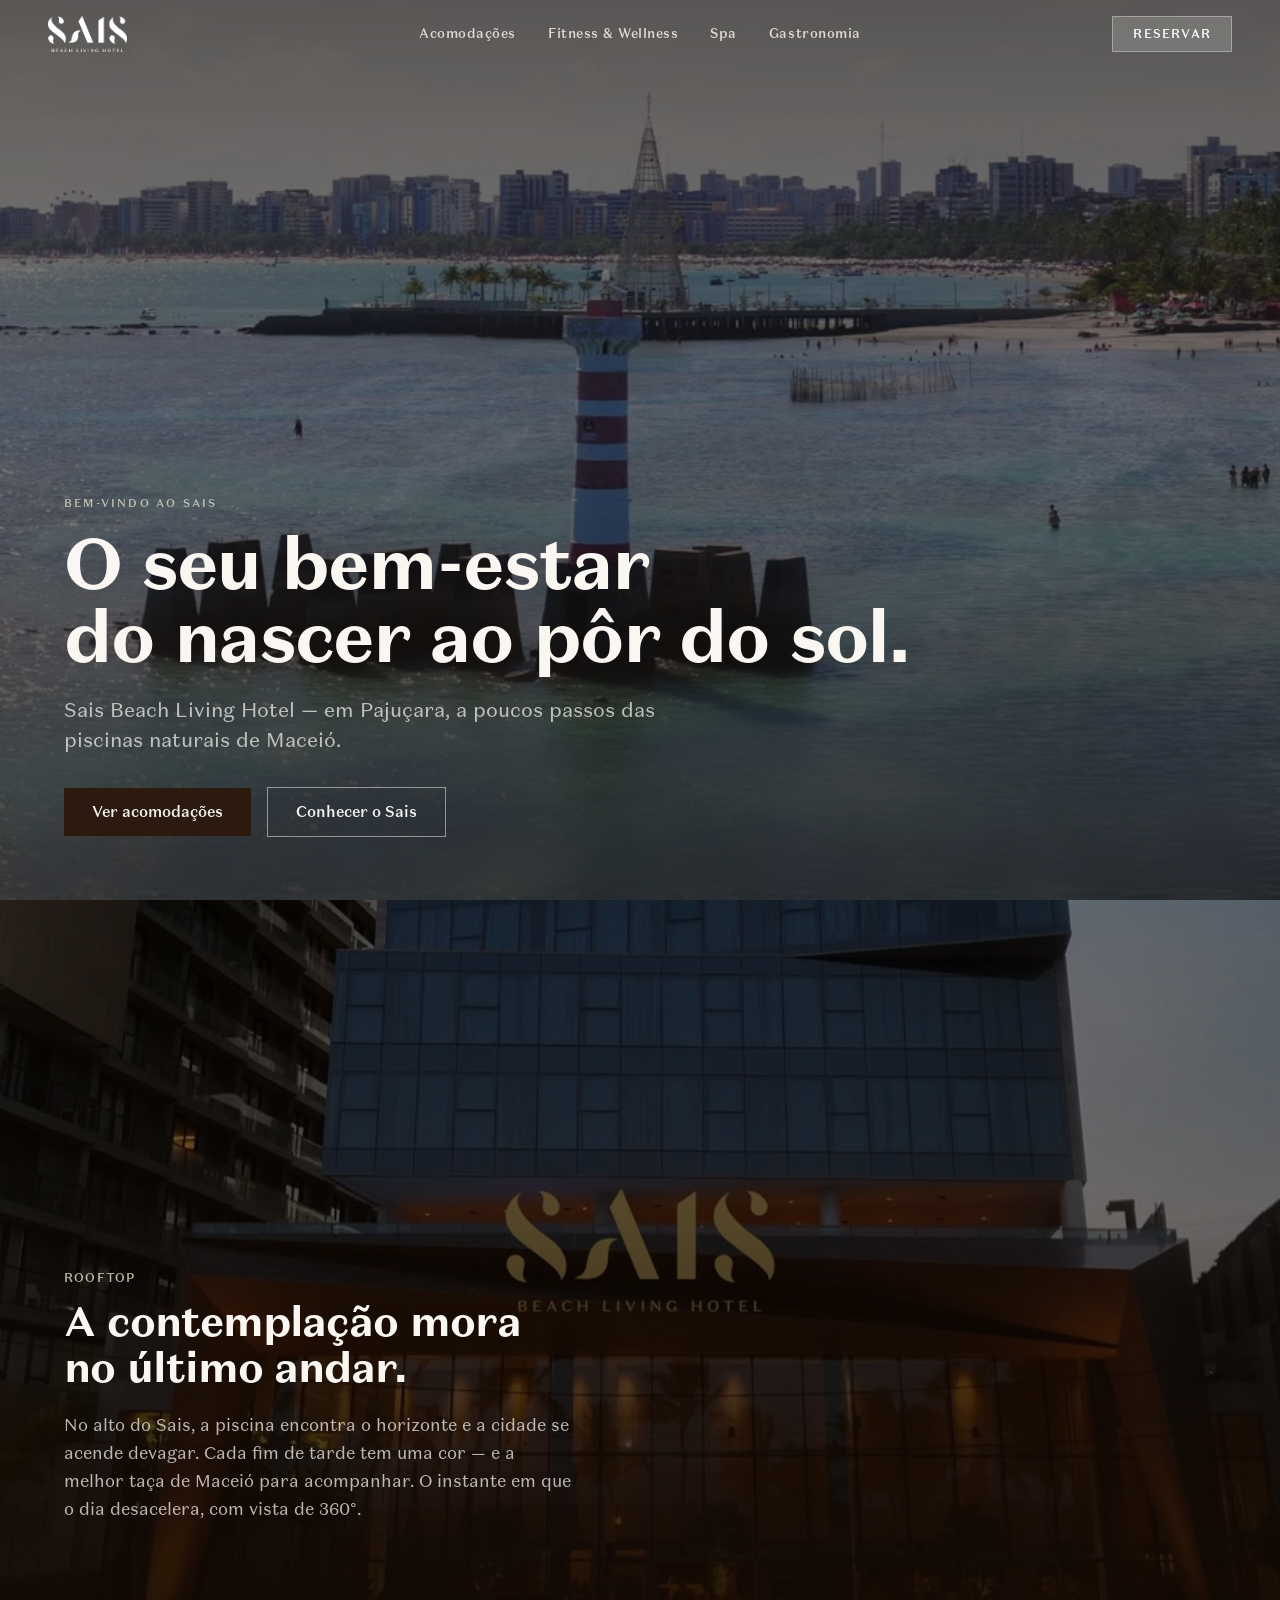
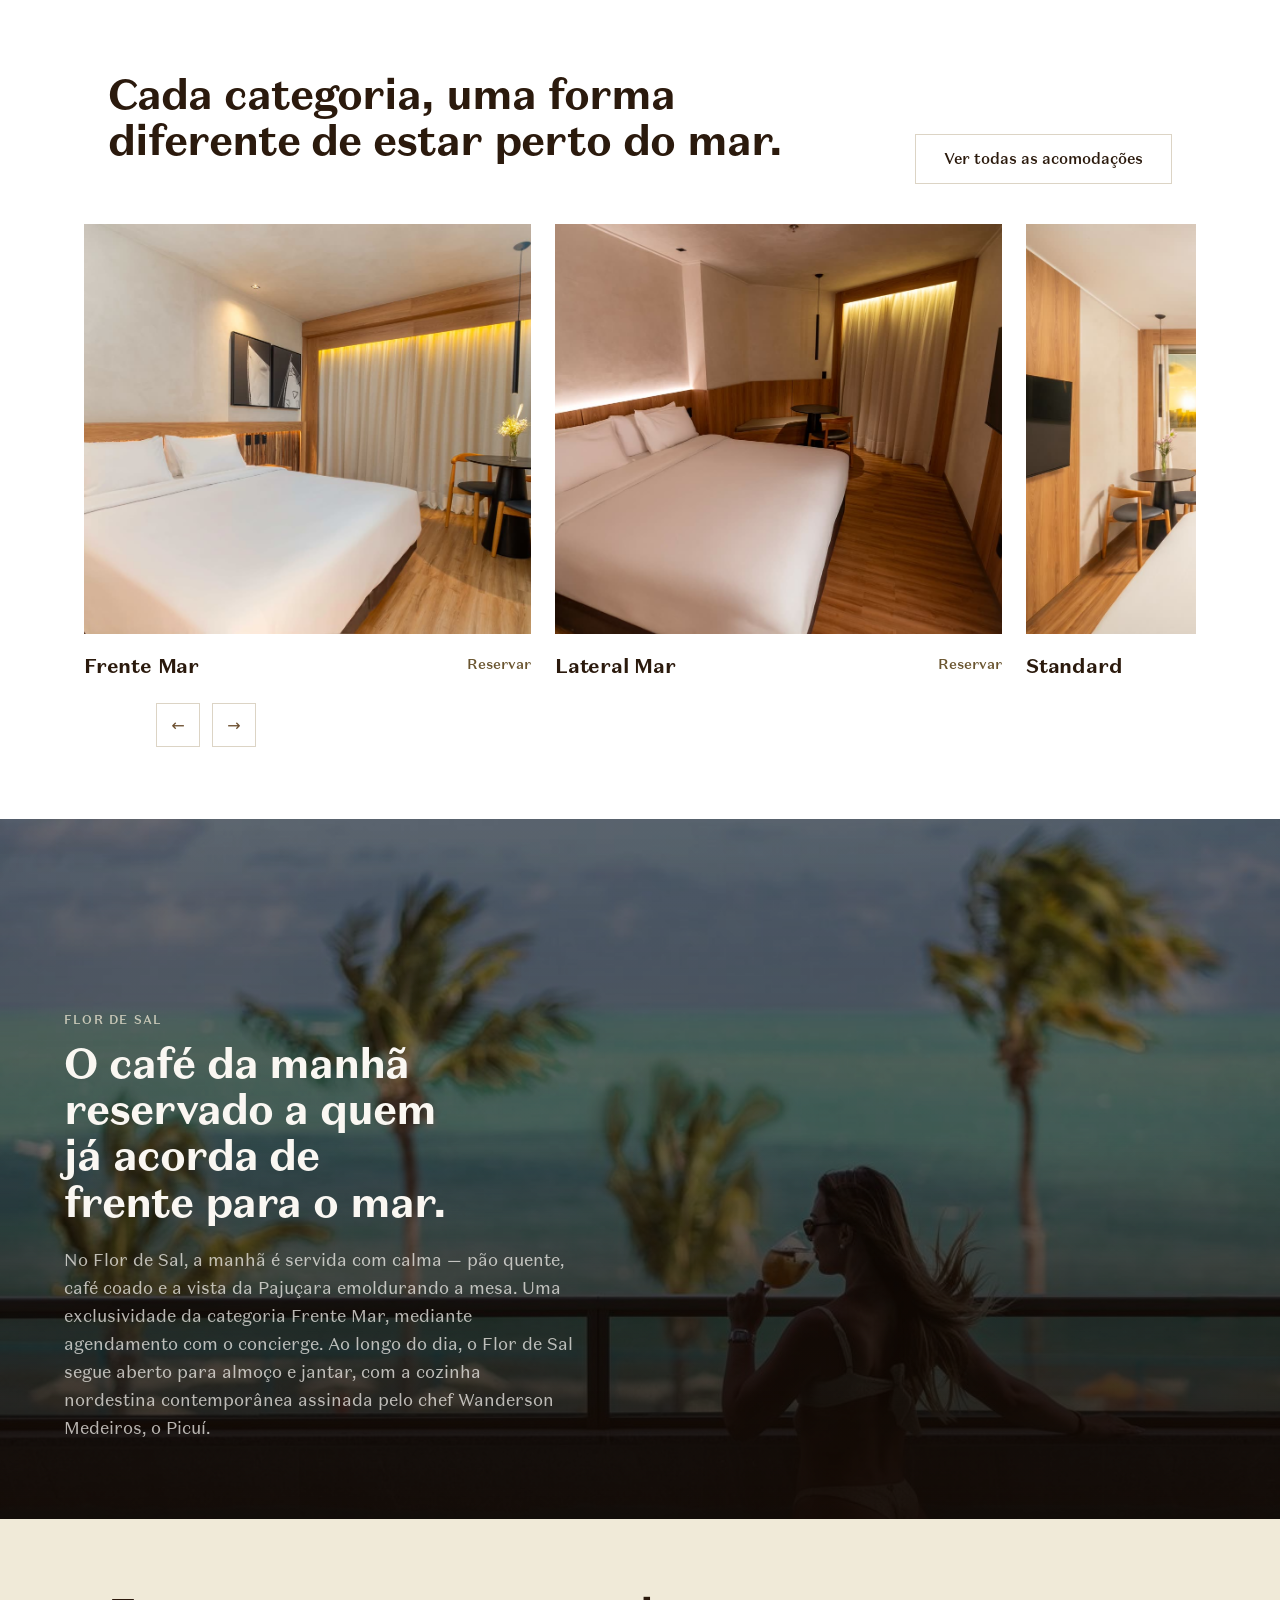
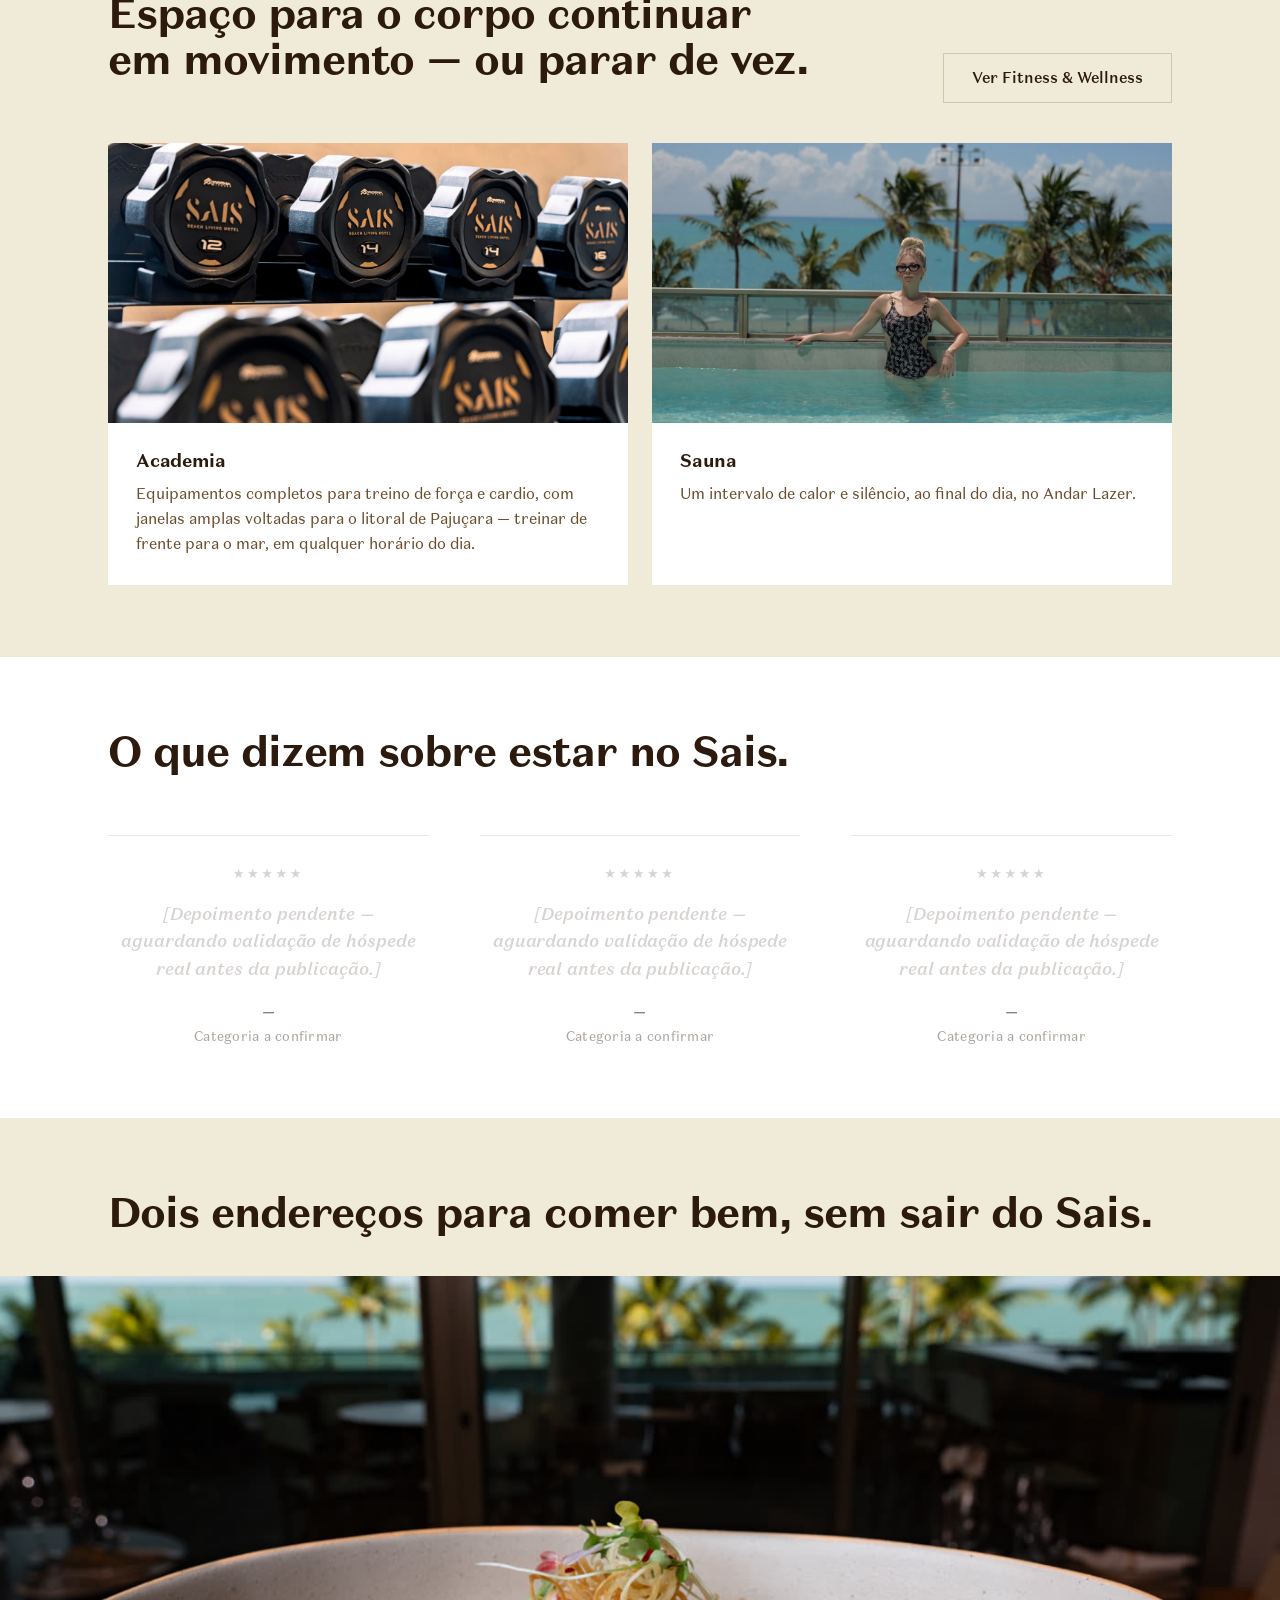
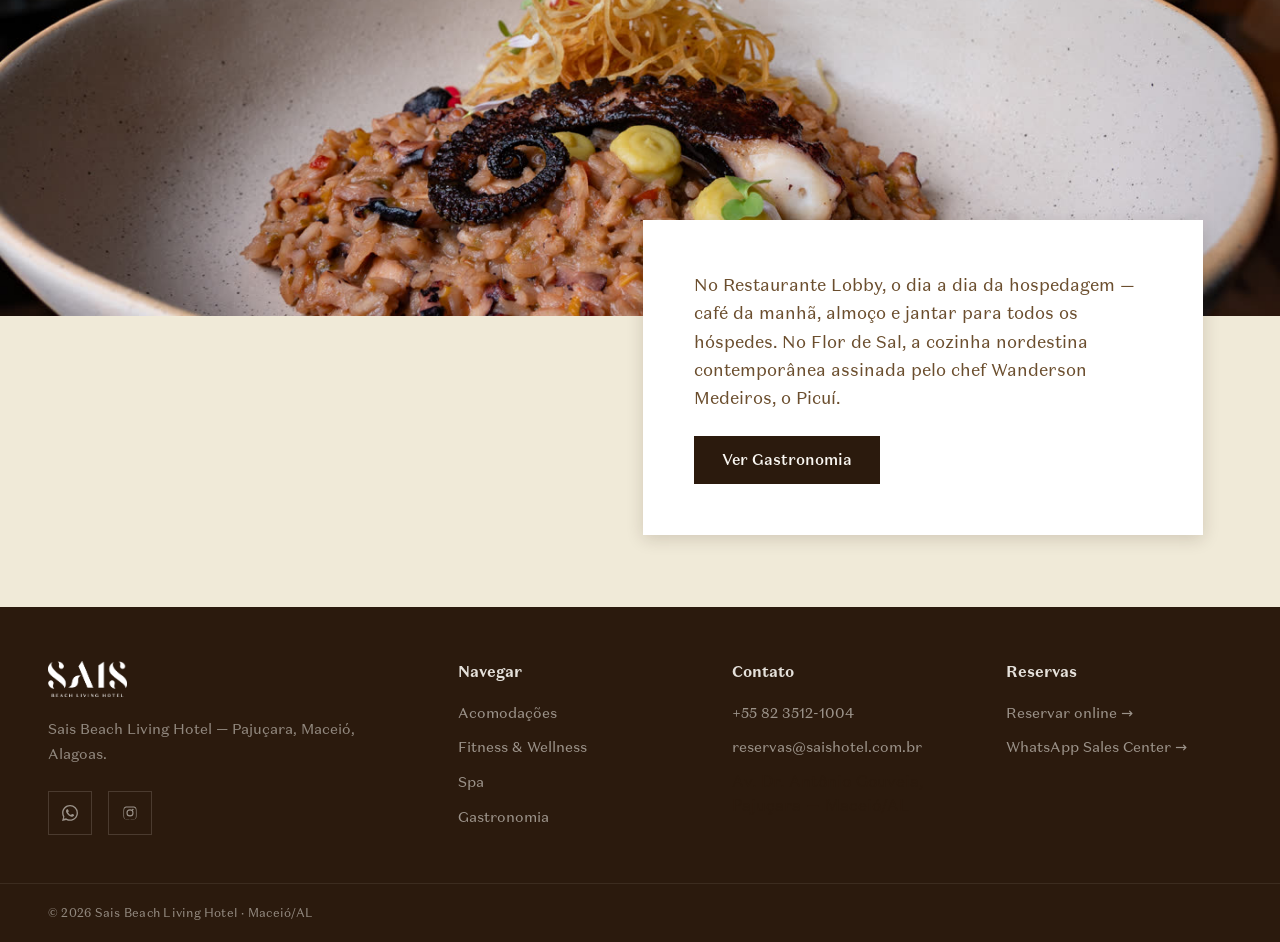
==== site/index.html @ 8b82c919 "add: site novo do Sais Beach Living Hotel (home) Home reconstruída seguindo a referência thehotel.fr" ====
<!DOCTYPE html>
<html lang="pt-BR">
<head>
<meta charset="UTF-8"/>
<meta name="viewport" content="width=device-width, initial-scale=1.0"/>
<title>Sais Beach Living Hotel | Pajuçara, Maceió — Frente Mar</title>
<meta name="description" content="Hospedagem à beira-mar em Pajuçara, Maceió, em frente às piscinas naturais. Rooftop 360°, gastronomia autoral e acomodações com vista mar. Conheça o Sais."/>
<link rel="stylesheet" href="css/style.css"/>
</head>
<body>

<a class="skip-link" href="#main-content">Pular para o conteúdo</a>

<!-- ── NAV ──────────────────────────────────────────── -->
<nav class="nav" id="nav">
  <a class="nav__brand" href="index.html" aria-label="Sais Beach Living Hotel">
    <img class="nav__logo nav__logo--dark" src="logos/logo-tagline-escuro.png" alt="Sais Beach Living Hotel" />
    <img class="nav__logo nav__logo--light" src="logos/logo-tagline-branco.png" alt="Sais Beach Living Hotel" />
  </a>
  <div class="nav__menu">
    <a href="acomodacoes.html">Acomodações</a>
    <a href="fitness-wellness.html">Fitness &amp; Wellness</a>
    <a href="spa.html">Spa</a>
    <a href="gastronomia.html">Gastronomia</a>
  </div>
  <a class="nav__cta" href="https://reservas.saishotel.com.br" target="_blank" rel="noopener">Reservar</a>
  <button class="nav__burger" id="navBurger" aria-label="Menu">
    <span></span><span></span><span></span>
  </button>
</nav>

<div class="nav__mobile-overlay" id="mobileMenu">
  <a href="acomodacoes.html">Acomodações</a>
  <a href="fitness-wellness.html">Fitness &amp; Wellness</a>
  <a href="spa.html">Spa</a>
  <a href="gastronomia.html">Gastronomia</a>
  <a class="m-cta" href="https://reservas.saishotel.com.br" target="_blank" rel="noopener">Reservar</a>
</div>

<main id="main-content">

<!-- ── 01 HERO ─────────────────────────────────────────── -->
<section class="hero-section" id="top">
  <video class="hero-img" id="heroVideo" poster="imgs/hero-institucional-poster.jpg" muted loop playsinline preload="auto" aria-hidden="true">
    <source src="videos/hero-institucional.mp4" type="video/mp4"/>
  </video>
  <div class="hero-multiply"></div>
  <div class="hero-scrim"></div>
  <div class="hero-blur"></div>
  <div class="hero-inner">
    <span class="eyebrow-hero">Bem-vindo ao Sais</span>
    <h1 class="hero-h1">O seu bem-estar<br>do nascer ao pôr do sol.</h1>
    <p class="hero-lead">Sais Beach Living Hotel — em Pajuçara, a poucos passos das piscinas naturais de Maceió.</p>
    <div class="hero-actions">
      <a class="btn btn--solid" href="acomodacoes.html">Ver acomodações</a>
      <a class="btn btn--ghost-light" href="#depoimentos">Conhecer o Sais</a>
    </div>
  </div>
</section>

<!-- ── ROOFTOP PANORÂMICO ───────────────────────────────── -->
<section class="feature-bg" id="rooftop">
  <video class="feature-bg__media" id="rooftopVideo" poster="imgs/rooftop-sunset-poster.jpg" muted loop playsinline preload="none" aria-hidden="true">
    <source src="videos/rooftop-sunset.mp4" type="video/mp4"/>
  </video>
  <div class="feature-bg__multiply"></div>
  <div class="feature-bg__scrim"></div>
  <div class="feature-bg__inner">
    <span class="s-eyebrow" data-reveal>Rooftop</span>
    <h2 class="s-title" data-reveal>A contemplação mora no último andar.</h2>
    <p class="s-text" data-reveal>No alto do Sais, a piscina encontra o horizonte e a cidade se acende devagar. Cada fim de tarde tem uma cor — e a melhor taça de Maceió para acompanhar. O instante em que o dia desacelera, com vista de 360°.</p>
  </div>
</section>

<!-- ── 02 ACOMODAÇÕES (preview — carrossel) ────────────── -->
<section class="section section--white" id="acomodacoes">
  <div class="container">
    <div class="section-head">
      <h2 class="s-title" data-reveal>Cada categoria, uma forma diferente de estar perto do mar.</h2>
      <div data-reveal style="justify-self:end">
        <a class="btn btn--outline" href="acomodacoes.html">Ver todas as acomodações</a>
      </div>
    </div>
    <div class="carousel-wrap" data-reveal>
      <div class="acom-carousel carousel-track" id="acomTrack" role="region" aria-label="Categorias de acomodação" tabindex="0">
        <article class="gcard">
          <div class="gcard__media">
            <img src="imgs/acom-frentemar.jpg" alt="Categoria Frente Mar" loading="lazy"/>
          </div>
          <div class="gcard__body">
            <h3 class="gcard__name">Frente Mar</h3>
            <a class="gcard__cta" href="https://reservas.saishotel.com.br" target="_blank" rel="noopener">Reservar</a>
          </div>
        </article>
        <article class="gcard">
          <div class="gcard__media">
            <img src="imgs/acom-lateralmar.jpg" alt="Categoria Lateral Mar" loading="lazy"/>
          </div>
          <div class="gcard__body">
            <h3 class="gcard__name">Lateral Mar</h3>
            <a class="gcard__cta" href="https://reservas.saishotel.com.br" target="_blank" rel="noopener">Reservar</a>
          </div>
        </article>
        <article class="gcard">
          <div class="gcard__media">
            <img src="imgs/acom-standard.jpg" alt="Categoria Standard" loading="lazy"/>
          </div>
          <div class="gcard__body">
            <h3 class="gcard__name">Standard</h3>
            <a class="gcard__cta" href="https://reservas.saishotel.com.br" target="_blank" rel="noopener">Reservar</a>
          </div>
        </article>
        <article class="gcard">
          <div class="gcard__media">
            <img src="imgs/acom-superior.jpg" alt="Categoria Superior" loading="lazy"/>
          </div>
          <div class="gcard__body">
            <h3 class="gcard__name">Superior</h3>
            <a class="gcard__cta" href="https://reservas.saishotel.com.br" target="_blank" rel="noopener">Reservar</a>
          </div>
        </article>
        <article class="gcard">
          <div class="gcard__media">
            <img src="imgs/acom-doublequeen.jpg" alt="Categoria Double Queen" loading="lazy"/>
          </div>
          <div class="gcard__body">
            <h3 class="gcard__name">Double Queen</h3>
            <a class="gcard__cta" href="https://reservas.saishotel.com.br" target="_blank" rel="noopener">Reservar</a>
          </div>
        </article>
      </div>
      <div class="carousel-nav">
        <button class="carousel-btn" data-track="acomTrack" data-dir="-1" aria-label="Categoria anterior">←</button>
        <button class="carousel-btn" data-track="acomTrack" data-dir="1" aria-label="Próxima categoria">→</button>
      </div>
    </div>
  </div>
</section>

<!-- ── FLOR DE SAL — café da manhã Frente Mar ──────────── -->
<section class="feature-bg" id="flordesal">
  <img class="feature-bg__media" src="imgs/historia-mar.jpg" alt="Vista mar da Pajuçara ao amanhecer"/>
  <div class="feature-bg__multiply"></div>
  <div class="feature-bg__scrim"></div>
  <div class="feature-bg__inner">
    <span class="s-eyebrow" data-reveal>Flor de Sal</span>
    <h2 class="s-title" data-reveal>O café da manhã reservado a quem já acorda de frente para o mar.</h2>
    <p class="s-text" data-reveal>No Flor de Sal, a manhã é servida com calma — pão quente, café coado e a vista da Pajuçara emoldurando a mesa. Uma exclusividade da categoria Frente Mar, mediante agendamento com o concierge. Ao longo do dia, o Flor de Sal segue aberto para almoço e jantar, com a cozinha nordestina contemporânea assinada pelo chef Wanderson Medeiros, o Picuí.</p>
  </div>
</section>

<!-- ── 03 FITNESS & WELLNESS ───────────────────────────── -->
<section class="section section--alt" id="fitness">
  <div class="container">
    <div class="section-head">
      <h2 class="s-title" data-reveal>Espaço para o corpo continuar em movimento — ou parar de vez.</h2>
      <div data-reveal style="justify-self:end">
        <a class="btn btn--outline" href="fitness-wellness.html">Ver Fitness &amp; Wellness</a>
      </div>
    </div>
    <div class="cards-grid cards-grid--2" data-reveal>
      <article class="fit-item">
        <div class="fit-item__media">
          <img src="imgs/fit-academia.jpg" alt="Academia do Sais — Andar Lazer" loading="lazy"/>
        </div>
        <div class="fit-item__body">
          <h3 class="fit-item__name">Academia</h3>
          <p class="fit-item__desc">Equipamentos completos para treino de força e cardio, com janelas amplas voltadas para o litoral de Pajuçara — treinar de frente para o mar, em qualquer horário do dia.</p>
        </div>
      </article>
      <article class="fit-item">
        <div class="fit-item__media">
          <img src="imgs/fit-sauna-placeholder.jpg" alt="Sauna — Andar Lazer" loading="lazy"/>
        </div>
        <div class="fit-item__body">
          <h3 class="fit-item__name">Sauna</h3>
          <p class="fit-item__desc">Um intervalo de calor e silêncio, ao final do dia, no Andar Lazer.</p>
        </div>
      </article>
    </div>
  </div>
</section>

<!-- ── 05 DEPOIMENTOS ──────────────────────────────────── -->
<section class="section section--white" id="depoimentos">
  <div class="container">
    <div class="section-head">
      <h2 class="s-title" data-reveal>O que dizem sobre estar no Sais.</h2>
    </div>
    <div class="testi-grid" data-reveal>
      <article class="testi-card testi-card--pending">
        <span class="testi-card__stars" aria-hidden="true">★★★★★</span>
        <p class="testi-card__quote">[Depoimento pendente — aguardando validação de hóspede real antes da publicação.]</p>
        <p class="testi-card__meta"><b>—</b>Categoria a confirmar</p>
      </article>
      <article class="testi-card testi-card--pending">
        <span class="testi-card__stars" aria-hidden="true">★★★★★</span>
        <p class="testi-card__quote">[Depoimento pendente — aguardando validação de hóspede real antes da publicação.]</p>
        <p class="testi-card__meta"><b>—</b>Categoria a confirmar</p>
      </article>
      <article class="testi-card testi-card--pending">
        <span class="testi-card__stars" aria-hidden="true">★★★★★</span>
        <p class="testi-card__quote">[Depoimento pendente — aguardando validação de hóspede real antes da publicação.]</p>
        <p class="testi-card__meta"><b>—</b>Categoria a confirmar</p>
      </article>
    </div>
  </div>
</section>

<!-- ── 06 GASTRONOMIA (preview) ────────────────────────── -->
<section class="section section--alt" id="gastronomia">
  <div class="container" style="margin-bottom:2.5rem">
    <h2 class="s-title" data-reveal>Dois endereços para comer bem, sem sair do Sais.</h2>
  </div>
  <div class="dining">
    <div class="dining__media" data-reveal>
      <img src="imgs/gastro-flordesal.jpg" alt="Gastronomia autoral do Flor de Sal"/>
    </div>
    <div class="dining__card" data-reveal>
      <p class="s-text" style="max-width:none">No Restaurante Lobby, o dia a dia da hospedagem — café da manhã, almoço e jantar para todos os hóspedes. No Flor de Sal, a cozinha nordestina contemporânea assinada pelo chef Wanderson Medeiros, o Picuí.</p>
      <a class="btn btn--solid" href="gastronomia.html" style="margin-top:1.5rem">Ver Gastronomia</a>
    </div>
  </div>
</section>

<!-- ── FOOTER ───────────────────────────────────────────── -->
<footer class="footer">
  <div class="footer__grid">
    <div>
      <img class="footer__logo" src="logos/logo-tagline-branco.png" alt="Sais Beach Living Hotel"/>
      <p class="footer__tagline">Sais Beach Living Hotel — Pajuçara, Maceió, Alagoas.</p>
      <div class="footer__social">
        <a href="https://wa.me/558235121004" target="_blank" rel="noopener" aria-label="WhatsApp">
          <svg viewBox="0 0 24 24"><path d="M.057 24l1.687-6.163a11.867 11.867 0 0 1-1.587-5.946C.16 5.335 5.495 0 12.05 0a11.82 11.82 0 0 1 8.413 3.488 11.82 11.82 0 0 1 3.48 8.414c-.003 6.557-5.338 11.892-11.893 11.892a11.9 11.9 0 0 1-5.688-1.448L.057 24zm6.597-3.807c1.676.995 3.276 1.591 5.392 1.592 5.448 0 9.886-4.434 9.889-9.885.002-5.462-4.415-9.89-9.881-9.892-5.452 0-9.887 4.434-9.889 9.884a9.86 9.86 0 0 0 1.51 5.26l-.999 3.648 3.738-.985zm11.387-5.464c-.074-.124-.272-.198-.57-.347-.297-.149-1.758-.868-2.031-.967-.272-.099-.47-.149-.669.149-.198.297-.768.967-.941 1.165-.173.198-.347.223-.644.074-.297-.149-1.255-.462-2.39-1.475-.883-.788-1.48-1.761-1.653-2.059-.173-.297-.018-.458.13-.606.134-.133.297-.347.446-.521.151-.172.2-.296.3-.495.099-.198.05-.372-.025-.521-.075-.148-.669-1.611-.916-2.206-.242-.579-.487-.501-.669-.51l-.57-.01c-.198 0-.52.074-.792.372s-1.04 1.016-1.04 2.479 1.065 2.876 1.213 3.074c.149.198 2.095 3.2 5.076 4.487.709.306 1.263.489 1.694.626.712.226 1.36.194 1.872.118.571-.085 1.758-.719 2.006-1.413.248-.695.248-1.29.173-1.414z"/></svg>
        </a>
        <a href="https://instagram.com/saishotel" target="_blank" rel="noopener" aria-label="Instagram">
          <svg viewBox="0 0 24 24"><path d="M12 2.16c3.2 0 3.58.01 4.85.07 1.17.05 1.8.25 2.23.41.56.22.96.48 1.38.9.42.42.68.82.9 1.38.16.42.36 1.06.41 2.23.06 1.27.07 1.65.07 4.85s-.01 3.58-.07 4.85c-.05 1.17-.25 1.8-.41 2.23-.22.56-.48.96-.9 1.38-.42.42-.82.68-1.38.9-.42.16-1.06.36-2.23.41-1.27.06-1.65.07-4.85.07s-3.58-.01-4.85-.07c-1.17-.05-1.8-.25-2.23-.41a3.72 3.72 0 0 1-1.38-.9 3.72 3.72 0 0 1-.9-1.38c-.16-.42-.36-1.06-.41-2.23C2.17 15.58 2.16 15.2 2.16 12s.01-3.58.07-4.85c.05-1.17.25-1.8.41-2.23.22-.56.48-.96.9-1.38.42-.42.82-.68 1.38-.9.42-.16 1.06-.36 2.23-.41C8.42 2.17 8.8 2.16 12 2.16zm0 1.62c-3.15 0-3.52.01-4.76.07-.97.04-1.5.21-1.85.34-.46.18-.8.4-1.15.74-.34.35-.56.69-.74 1.15-.13.35-.3.88-.34 1.85-.06 1.24-.07 1.61-.07 4.76s.01 3.52.07 4.76c.04.97.21 1.5.34 1.85.18.46.4.8.74 1.15.35.34.69.56 1.15.74.35.13.88.3 1.85.34 1.24.06 1.61.07 4.76.07s3.52-.01 4.76-.07c.97-.04 1.5-.21 1.85-.34.46-.18.8-.4 1.15-.74.34-.35.56-.69.74-1.15.13-.35.3-.88.34-1.85.06-1.24.07-1.61.07-4.76s-.01-3.52-.07-4.76c-.04-.97-.21-1.5-.34-1.85a3.1 3.1 0 0 0-.74-1.15 3.1 3.1 0 0 0-1.15-.74c-.35-.13-.88-.3-1.85-.34-1.24-.06-1.61-.07-4.76-.07zm0 2.76a5.3 5.3 0 1 1 0 10.6 5.3 5.3 0 0 1 0-10.6zm0 1.62a3.68 3.68 0 1 0 0 7.36 3.68 3.68 0 0 0 0-7.36zm5.5-1.4a1.24 1.24 0 1 1-2.48 0 1.24 1.24 0 0 1 2.48 0z"/></svg>
        </a>
      </div>
    </div>
    <div class="footer__col">
      <h4>Navegar</h4>
      <ul>
        <li><a href="acomodacoes.html">Acomodações</a></li>
        <li><a href="fitness-wellness.html">Fitness &amp; Wellness</a></li>
        <li><a href="spa.html">Spa</a></li>
        <li><a href="gastronomia.html">Gastronomia</a></li>
      </ul>
    </div>
    <div class="footer__col">
      <h4>Contato</h4>
      <ul>
        <li><a href="tel:+558235121004">+55 82 3512-1004</a></li>
        <li><a href="mailto:reservas@saishotel.com.br">reservas@saishotel.com.br</a></li>
        <li>Av. Dr. Antônio Gouveia, Pajuçara — Maceió/AL</li>
      </ul>
    </div>
    <div class="footer__col">
      <h4>Reservas</h4>
      <ul>
        <li><a href="https://reservas.saishotel.com.br" target="_blank" rel="noopener">Reservar online →</a></li>
        <li><a href="https://wa.me/558235121004" target="_blank" rel="noopener">WhatsApp Sales Center →</a></li>
      </ul>
    </div>
  </div>
  <div class="footer__bot">
    <span class="footer__copy">© 2026 Sais Beach Living Hotel · Maceió/AL</span>
  </div>
</footer>

</main>

<script src="js/main.js"></script>
</body>
</html>
---- site/css/style.css ----
/* =====================================================
   SAIS BEACH LIVING HOTEL — DS Sais (light mode)
   Tokens + base + componentes compartilhados entre páginas
   ===================================================== */

/* ── FONTES ─────────────────────────────────────────── */
@font-face{font-family:'Domaine Sans Text';font-weight:300;font-style:normal;font-display:swap;src:url('../fonts/Domaine Sans Text Light.otf') format('opentype')}
@font-face{font-family:'Domaine Sans Text';font-weight:300;font-style:italic;font-display:swap;src:url('../fonts/Domaine Sans Text Light Italic.otf') format('opentype')}
@font-face{font-family:'Domaine Sans Text';font-weight:400;font-style:normal;font-display:swap;src:url('../fonts/Domaine Sans Text Regular.otf') format('opentype')}
@font-face{font-family:'Domaine Sans Text';font-weight:500;font-style:normal;font-display:swap;src:url('../fonts/Domaine Sans Text Medium.otf') format('opentype')}
@font-face{font-family:'Domaine Sans Text';font-weight:500;font-style:italic;font-display:swap;src:url('../fonts/Domaine Sans Text Medium Italic.otf') format('opentype')}
@font-face{font-family:'Domaine Sans Text';font-weight:700;font-style:normal;font-display:swap;src:url('../fonts/Domaine Sans Text Bold.otf') format('opentype')}
@font-face{font-family:'Domaine Sans Text';font-weight:700;font-style:italic;font-display:swap;src:url('../fonts/Domaine Sans Text Bold Italic.otf') format('opentype')}
@font-face{font-family:'Domaine Sans Text';font-weight:900;font-style:normal;font-display:swap;src:url('../fonts/Domaine Sans Text Black.otf') format('opentype')}
@font-face{font-family:'Domaine Display';font-weight:900;font-style:normal;font-display:swap;src:url('../fonts/FontsFree-Net-DomaineDisplayBlack.ttf') format('truetype')}

/* ── TOKENS ─────────────────────────────────────────── */
:root{
  --f-body:'Domaine Sans Text',system-ui,sans-serif;
  --f-display:'Domaine Display','Domaine Sans Text',serif;

  --bg:        #FAF7F2;
  --bg-alt:    #F0EAD8;
  --bg-card:   #FFFFFF;
  --bg-dark:   #2B1A0D;
  --bg-dark2:  #3A1F0E;

  --text:      #2B1A0D;
  --text-mid:  #6B4E2E;
  --text-soft: rgba(43,26,13,0.72);
  --text-faint:rgba(43,26,13,0.35);

  --gold:      #8B7240;
  --gold-deep: #6A5530;
  --divider:   #CFC19A;
  --areia:     #EBE3CF;

  --border:    rgba(139,114,64,0.16);
  --border-md: rgba(139,114,64,0.30);

  --radius:    0;
  --tr-fast:   150ms ease;
  --tr-base:   260ms ease;
  --tr-slow:   420ms cubic-bezier(0.4,0,0.2,1);

  --container: 1160px;
  --nav-h:     68px;
}

/* ── RESET ──────────────────────────────────────────── */
*,*::before,*::after{box-sizing:border-box;margin:0;padding:0}
html{scroll-behavior:smooth;font-size:16px}
body{font-family:var(--f-body);background:var(--bg);color:var(--text);line-height:1.5;-webkit-font-smoothing:antialiased;overflow-x:hidden}
img,video{display:block;max-width:100%}
a{color:inherit;text-decoration:none}
ul{list-style:none}
button{cursor:pointer;border:none;background:none;font-family:inherit;color:inherit}
:focus-visible{outline:2px solid var(--gold);outline-offset:3px}

/* ── SKIP LINK ──────────────────────────────────────── */
.skip-link{
  position:absolute;left:1rem;top:-60px;z-index:300;
  background:var(--gold);color:#fff;
  padding:.75rem 1.25rem;font-size:.875rem;font-weight:500;
  transition:top var(--tr-fast);
}
.skip-link:focus{top:1rem}

/* ── NAV ────────────────────────────────────────────── */
.nav{
  position:fixed;top:0;left:0;right:0;z-index:200;
  height:var(--nav-h);
  display:grid;grid-template-columns:1fr auto 1fr;align-items:center;column-gap:1.5rem;
  padding:0 clamp(1.5rem,4vw,3rem);
  transition:background var(--tr-slow),backdrop-filter var(--tr-slow),box-shadow var(--tr-slow);
}
.nav__brand{justify-self:start;grid-column:1}
.nav__menu{grid-column:2}
.nav__cta,.nav__burger{grid-column:3}
.nav.scrolled{
  background:rgba(250,247,242,0.62);
  backdrop-filter:blur(18px) saturate(160%);
  -webkit-backdrop-filter:blur(18px) saturate(160%);
  box-shadow:0 1px 0 rgba(139,114,64,.12),0 8px 24px rgba(43,26,13,.05);
}
.nav__logo{height:36px;width:auto;transition:opacity var(--tr-base)}
.nav__logo--dark{display:none}
.nav__logo--light{display:block}
.nav.scrolled .nav__logo--dark{display:block}
.nav.scrolled .nav__logo--light{display:none}
.nav__menu{justify-self:center;display:flex;align-items:center;gap:clamp(1rem,2.5vw,2rem)}
.nav__menu a{
  font-size:0.8125rem;font-weight:500;
  letter-spacing:0.04em;
  color:var(--text-mid);
  transition:color var(--tr-fast);
  white-space:nowrap;
}
.nav__menu a:hover{color:var(--text)}
.nav:not(.scrolled) .nav__menu a{color:rgba(250,247,242,0.82)}
.nav:not(.scrolled) .nav__menu a:hover{color:#fff}
.nav__cta{
  justify-self:end;
  display:inline-flex;align-items:center;justify-content:center;
  padding:0.5rem 1.25rem;
  font-size:0.75rem;font-weight:500;
  letter-spacing:0.1em;text-transform:uppercase;
  background:var(--areia);color:var(--text);
  transition:background var(--tr-fast),color var(--tr-fast);
}
.nav__cta:hover{background:var(--divider);color:var(--text)}
.nav:not(.scrolled) .nav__cta{background:rgba(250,247,242,0.18);color:#fff;border:1px solid rgba(255,255,255,0.35)}
.nav:not(.scrolled) .nav__cta:hover{background:rgba(250,247,242,0.28)}
.nav__burger{justify-self:end;display:none;flex-direction:column;justify-content:center;align-items:center;gap:5px;width:44px;height:44px;margin:0 -10px}
.nav__burger span{display:block;width:24px;height:1.5px;background:currentColor;transition:transform var(--tr-base),opacity var(--tr-base)}
.nav:not(.scrolled) .nav__burger{color:#fff}
.nav__burger.is-open span:nth-child(1){transform:translateY(6.5px) rotate(45deg)}
.nav__burger.is-open span:nth-child(2){opacity:0;transform:scaleX(0)}
.nav__burger.is-open span:nth-child(3){transform:translateY(-6.5px) rotate(-45deg)}

/* ── MOBILE MENU ────────────────────────────────────── */
.nav__mobile-overlay{
  position:fixed;inset:0;z-index:190;
  background:rgba(250,247,242,.97);
  flex-direction:column;align-items:center;justify-content:center;gap:2.25rem;
  backdrop-filter:blur(16px);
  display:flex;opacity:0;transform:translateY(-12px);pointer-events:none;
  transition:opacity var(--tr-slow),transform var(--tr-slow);
}
.nav__mobile-overlay.is-open{opacity:1;transform:translateY(0);pointer-events:all}
.nav__mobile-overlay a{
  font-size:1.625rem;font-weight:400;color:var(--text);letter-spacing:-.02em;
  opacity:0;transform:translateY(10px);
  transition:color var(--tr-fast),opacity 300ms ease,transform 300ms ease;
}
.nav__mobile-overlay.is-open a{opacity:1;transform:translateY(0)}
.nav__mobile-overlay.is-open a:nth-child(1){transition-delay:60ms}
.nav__mobile-overlay.is-open a:nth-child(2){transition-delay:110ms}
.nav__mobile-overlay.is-open a:nth-child(3){transition-delay:160ms}
.nav__mobile-overlay.is-open a:nth-child(4){transition-delay:210ms}
.nav__mobile-overlay.is-open a:nth-child(5){transition-delay:260ms}
.nav__mobile-overlay a:hover{color:var(--gold)}
.nav__mobile-overlay .m-cta{
  margin-top:.75rem;padding:.75rem 2rem;
  font-size:.8125rem;font-weight:500;letter-spacing:.1em;text-transform:uppercase;
  background:var(--gold);color:var(--bg);
  transition:background var(--tr-fast);
}
.nav__mobile-overlay .m-cta:hover{background:var(--gold-deep);color:var(--bg)}

/* ── HERO ───────────────────────────────────────────── */
.hero-section{position:relative;height:100dvh;min-height:600px;overflow:hidden}
.hero-img{position:absolute;inset:0;width:100%;height:100%;object-fit:cover;object-position:center;will-change:transform}
.hero-multiply{
  position:absolute;inset:0;background:#000;
  mix-blend-mode:multiply;opacity:.4;
}
.hero-scrim{
  position:absolute;inset:0;
  background:linear-gradient(to bottom,rgba(26,14,6,0.45) 0%,rgba(26,14,6,0.15) 45%,rgba(26,14,6,0.5) 100%);
}
.hero-blur{
  position:absolute;left:0;right:0;bottom:0;height:38%;
  -webkit-mask-image:linear-gradient(to top,#000 0%,transparent 100%);
  mask-image:linear-gradient(to top,#000 0%,transparent 100%);
  backdrop-filter:blur(18px);-webkit-backdrop-filter:blur(18px);
}
.hero-inner{
  position:relative;z-index:1;height:100%;
  display:flex;flex-direction:column;justify-content:flex-end;
  padding:0 clamp(1.5rem,5vw,4rem) clamp(3rem,7vh,5rem);
}
.eyebrow-hero{
  font-size:0.6875rem;letter-spacing:0.2em;text-transform:uppercase;
  color:rgba(235,227,207,0.75);font-weight:500;margin-bottom:1rem;
  opacity:0;transform:translateY(16px);transition:opacity .8s ease,transform .8s ease;
}
.hero-h1{
  font-family:var(--f-body);font-size:clamp(2.5rem,6.5vw,4.5rem);font-weight:700;
  color:#FAF7F2;line-height:1.02;letter-spacing:-0.03em;margin-bottom:1.25rem;
  opacity:0;transform:translateY(20px);transition:opacity .8s ease .1s,transform .8s ease .1s;
}
.hero-lead{
  font-size:clamp(1rem,2vw,1.25rem);color:rgba(250,247,242,0.7);font-weight:400;
  margin-bottom:2rem;max-width:46ch;
  opacity:0;transform:translateY(20px);transition:opacity .8s ease .2s,transform .8s ease .2s;
}
.hero-actions{
  display:flex;gap:1rem;flex-wrap:wrap;align-items:center;
  opacity:0;transform:translateY(20px);transition:opacity .8s ease .3s,transform .8s ease .3s;
}
.hero-section.is-ready .eyebrow-hero,
.hero-section.is-ready .hero-h1,
.hero-section.is-ready .hero-lead,
.hero-section.is-ready .hero-actions{opacity:1;transform:none}

/* ── FEATURE BG (foto ou vídeo cheio + texto) ────────── */
.feature-bg{
  position:relative;min-height:min(80vh,700px);
  display:flex;align-items:flex-end;overflow:hidden;
}
.feature-bg__media{
  position:absolute;inset:0;width:100%;height:100%;object-fit:cover;object-position:center;
}
.feature-bg__multiply{position:absolute;inset:0;background:#000;mix-blend-mode:multiply;opacity:.4}
.feature-bg__scrim{
  position:absolute;inset:0;
  background:linear-gradient(to top,rgba(20,10,4,.85) 0%,rgba(20,10,4,.3) 55%,rgba(20,10,4,.15) 100%);
}
.feature-bg__inner{
  position:relative;z-index:1;max-width:640px;
  padding:clamp(3rem,6vw,5rem) clamp(1.5rem,5vw,4rem);
}
.feature-bg .s-eyebrow{color:rgba(235,227,207,.8)}
.feature-bg .s-title{color:#FAF7F2}
.feature-bg .s-text{color:rgba(250,247,242,.72);max-width:48ch}

/* ── BUTTONS ────────────────────────────────────────── */
.btn{
  display:inline-flex;align-items:center;justify-content:center;gap:.5rem;
  padding:.8125rem 1.75rem;font-family:var(--f-body);font-size:.9375rem;font-weight:500;
  letter-spacing:0;transition:background var(--tr-base),color var(--tr-base),border-color var(--tr-base);white-space:nowrap;
}
.btn--solid{background:var(--text);color:var(--bg)}
.btn--solid:hover{background:var(--bg-dark2)}
.btn--ghost-light{background:transparent;color:#FAF7F2;border:1px solid rgba(250,247,242,0.5)}
.btn--ghost-light:hover{background:rgba(250,247,242,0.12);border-color:rgba(250,247,242,0.8)}
.btn--outline{background:transparent;color:var(--text);border:1px solid var(--border-md)}
.btn--outline:hover{border-color:var(--text);background:var(--text);color:var(--bg)}
.btn--wa{background:#25D366;color:#fff}
.btn--wa:hover{background:#1EBF5A}

/* ── LAYOUT HELPERS ─────────────────────────────────── */
.container{max-width:var(--container);margin:0 auto;padding:0 clamp(1.5rem,4vw,3rem)}
.section{padding:clamp(4rem,8vh,7rem) 0}
.section--alt{background:var(--bg-alt)}
.section--white{background:#FFFFFF}

.s-eyebrow{
  display:block;font-size:.75rem;letter-spacing:.1em;text-transform:uppercase;
  color:var(--text-soft);font-weight:500;margin-bottom:.75rem;
}
.s-title{
  font-family:var(--f-body);font-weight:700;font-size:clamp(1.75rem,3.6vw,2.625rem);
  color:var(--text);line-height:1.1;letter-spacing:-0.025em;margin-bottom:1.25rem;
  text-wrap:balance;
}
.s-title em{font-style:normal;color:var(--gold)}
.s-text{
  font-size:clamp(.9375rem,1.5vw,1.0625rem);color:var(--text-mid);line-height:1.65;
  font-weight:400;max-width:52ch;
}
.s-link{
  display:inline-flex;align-items:center;gap:.375rem;font-size:.9375rem;font-weight:500;
  color:var(--text);border-bottom:1px solid var(--border-md);
  padding-bottom:2px;margin-top:1.5rem;transition:color var(--tr-fast),border-color var(--tr-fast);
}
.s-link:hover{color:var(--gold-deep);border-color:var(--gold-deep)}
.divider-line{display:none}

/* ── HEAD (etiqueta + h2 + cta lado a lado) ─────────── */
.section-head{
  display:grid;grid-template-columns:1fr auto;gap:2rem;align-items:end;
  margin-bottom:2.5rem;
}
.section-head .s-text{max-width:44ch}

/* ── SPLIT SECTION ──────────────────────────────────── */
.split{display:grid;grid-template-columns:1fr 1fr;min-height:520px}
.split--reverse{direction:rtl}
.split--reverse>*{direction:ltr}
.split__media{overflow:hidden;min-height:440px;position:relative}
.split__media img{width:100%;height:100%;object-fit:cover;position:absolute;inset:0}
.split__content{display:flex;flex-direction:column;justify-content:center;padding:clamp(3rem,6vw,5rem) clamp(2rem,5vw,4.5rem);background:var(--bg-alt)}

/* ── CARDS GRID (genérico) ───────────────────────────── */
.cards-grid{display:grid;grid-template-columns:repeat(3,1fr);gap:1.5rem}
.cards-grid--2{grid-template-columns:repeat(2,1fr)}

/* ── ACOMODAÇÕES — carrossel, foto em destaque ───────── */
.carousel-wrap{position:relative}
.acom-carousel{
  display:flex;gap:1.5rem;
  overflow-x:auto;scroll-snap-type:x mandatory;scroll-behavior:smooth;-webkit-overflow-scrolling:touch;
  scrollbar-width:none;cursor:grab;
  margin:0 clamp(-1.5rem,-4vw,-3rem);padding:0 clamp(1.5rem,4vw,3rem);
}
.acom-carousel:active{cursor:grabbing}
.acom-carousel::-webkit-scrollbar{display:none}
.acom-carousel:focus-visible{outline:2px solid var(--gold);outline-offset:4px}
.carousel-nav{display:flex;gap:.75rem;margin-top:1.5rem;padding:0 clamp(1.5rem,4vw,3rem)}
.carousel-btn{
  width:44px;height:44px;display:flex;align-items:center;justify-content:center;
  border:1px solid var(--border-md);color:var(--text-mid);font-size:1rem;
  transition:background var(--tr-fast),color var(--tr-fast),border-color var(--tr-fast);background:var(--bg-card);
}
.carousel-btn:hover{background:var(--gold);color:#fff;border-color:var(--gold)}
.gcard{
  flex:0 0 clamp(280px,44%,520px);scroll-snap-align:start;flex-shrink:0;
  background:transparent;overflow:hidden;
  display:flex;flex-direction:column;
}
.gcard__media{position:relative;height:clamp(340px,32vw,460px);overflow:hidden;flex-shrink:0}
.gcard__media img{width:100%;height:100%;object-fit:cover;transition:transform .7s ease}
.gcard:hover .gcard__media img{transform:scale(1.04)}
.gcard__scrim{display:none}
.gcard__body{padding:1.25rem 0 0;display:flex;align-items:center;justify-content:space-between;gap:1rem}
.gcard__kicker{display:none}
.gcard__name{font-family:var(--f-body);font-size:1.25rem;font-weight:700;color:var(--text);letter-spacing:-.01em;line-height:1.25}
.gcard__desc{display:none}
.gcard__cta{
  font-size:.875rem;font-weight:500;color:var(--gold-deep);white-space:nowrap;
  padding-bottom:2px;border-bottom:1px solid transparent;transition:border-color var(--tr-fast),color var(--tr-fast);
}
.gcard:hover .gcard__cta{border-color:var(--gold-deep)}

/* ── FITNESS ITEMS (foto + número + texto) ───────────── */
.fit-item{
  background:var(--bg-card);overflow:hidden;
  display:flex;flex-direction:column;
}
.fit-item__media{position:relative;height:280px;overflow:hidden}
.fit-item__media img{width:100%;height:100%;object-fit:cover;transition:transform .6s ease}
.fit-item:hover .fit-item__media img{transform:scale(1.04)}
.fit-item__body{padding:1.5rem 1.75rem 1.75rem}
.fit-item__name{font-size:1.125rem;font-weight:700;color:var(--text);letter-spacing:-.01em;margin-bottom:.5rem}
.fit-item__desc{font-size:.9375rem;color:var(--text-mid);line-height:1.65}

/* ── DEPOIMENTOS (elegante, sem caixa) ───────────────── */
.testi-grid{display:grid;grid-template-columns:repeat(3,1fr);gap:clamp(2rem,4vw,3.5rem)}
.testi-card{
  display:flex;flex-direction:column;gap:1.125rem;
  padding-top:1.75rem;border-top:1px solid var(--border-md);
  text-align:center;align-items:center;
}
.testi-card__stars{color:var(--gold);font-size:.8125rem;letter-spacing:.2em}
.testi-card__quote{
  font-family:var(--f-body);font-size:1.0625rem;line-height:1.6;color:var(--text);
  font-weight:400;letter-spacing:-.005em;
}
.testi-card__meta{font-size:.8125rem;color:var(--text-soft);letter-spacing:.02em}
.testi-card__meta b{
  display:block;color:var(--text);font-weight:700;font-size:.9375rem;
  letter-spacing:.02em;margin-bottom:.2rem;
}
.testi-card--pending{opacity:.55}
.testi-card--pending .testi-card__stars{color:var(--text-faint)}
.testi-card--pending .testi-card__quote{font-style:italic;color:var(--text-faint)}

/* ── DINING FULL-BLEED (foto cheia + card branco sobreposto) ── */
.dining{position:relative}
.dining__media{width:100%;height:clamp(360px,52vw,640px);overflow:hidden}
.dining__media img{width:100%;height:100%;object-fit:cover}
.dining__card{
  max-width:560px;margin-left:auto;background:#FFFFFF;
  padding:clamp(2rem,4vw,3.5rem);position:relative;margin-top:-6rem;
  margin-right:clamp(1rem,6vw,5rem);
  box-shadow:0 4px 16px rgba(43,26,13,.16);
}

/* ── SCROLL REVEAL ──────────────────────────────────── */
[data-reveal]{opacity:0;transform:translateY(20px);transition:opacity .7s ease,transform .7s ease}
[data-reveal].is-visible{opacity:1;transform:none}

/* ── FOOTER ─────────────────────────────────────────── */
.footer{background:var(--bg-dark);padding:clamp(3rem,6vh,5rem) 0 0}
.footer__grid{display:grid;grid-template-columns:1.6fr 1fr 1fr 1fr;gap:3rem;padding:0 clamp(1.5rem,4vw,3rem);padding-bottom:3rem}
.footer__logo{height:36px;width:auto;margin-bottom:1.25rem}
.footer__tagline{font-size:.9rem;color:rgba(250,247,242,.5);line-height:1.72;max-width:32ch}
.footer__social{display:flex;gap:1rem;margin-top:1.5rem}
.footer__social a{width:44px;height:44px;display:flex;align-items:center;justify-content:center;border:1px solid rgba(250,247,242,.15);color:rgba(250,247,242,.55);transition:color var(--tr-fast),border-color var(--tr-fast)}
.footer__social a:hover{color:#FAF7F2;border-color:rgba(250,247,242,.35)}
.footer__social svg{width:16px;height:16px;fill:currentColor}
.footer__col h4{font-size:.9375rem;letter-spacing:0;text-transform:none;color:rgba(250,247,242,.9);font-weight:700;margin-bottom:1rem}
.footer__col ul{display:flex;flex-direction:column;gap:.625rem}
.footer__col a{font-size:.9rem;color:rgba(250,247,242,.55);transition:color var(--tr-fast)}
.footer__col a:hover{color:#FAF7F2}
.footer__bot{border-top:1px solid rgba(250,247,242,.08);padding:1.25rem clamp(1.5rem,4vw,3rem);display:flex;justify-content:space-between;align-items:center;flex-wrap:wrap;gap:.75rem}
.footer__copy{font-size:.75rem;color:rgba(250,247,242,.5);letter-spacing:.02em}

/* ── ACESSIBILIDADE: MOVIMENTO REDUZIDO ──────────────── */
@media(prefers-reduced-motion:reduce){
  *,*::before,*::after{
    animation-duration:.01ms!important;animation-iteration-count:1!important;
    transition-duration:.01ms!important;scroll-behavior:auto!important;
  }
  html{scroll-behavior:auto}
  .hero-img{transform:none!important}
}

/* ── RESPONSIVE ─────────────────────────────────────── */
@media(max-width:1080px){
  .nav__menu{display:none}
  .nav__cta{display:none}
  .nav__burger{display:flex}
  .split{grid-template-columns:1fr}
  .split__media{min-height:320px}
  .split--reverse{direction:ltr}
  .section-head{grid-template-columns:1fr}
  .section-head [style*="justify-self:end"]{justify-self:start!important}
  .cards-grid{grid-template-columns:1fr}
  .cards-grid--2{grid-template-columns:1fr}
  .testi-grid{grid-template-columns:1fr}
  .footer__grid{grid-template-columns:1fr 1fr;gap:2rem}
  .dining__card{margin-top:-2rem;margin-right:0;max-width:none}

  /* Acomodações: carrossel vira lista vertical (mesma faixa em que o nav vira hambúrguer) */
  .acom-carousel{
    flex-direction:column;
    overflow-x:visible;scroll-snap-type:none;
    cursor:auto;
    margin:0;padding:0;
  }
  .acom-carousel .gcard{flex:none;width:100%}
  .acom-carousel .gcard__media{height:min(64vw,420px)}
  .carousel-nav{display:none}
}
@media(max-width:600px){
  .hero-h1{font-size:clamp(2.25rem,10vw,3.5rem)}
  .footer__grid{grid-template-columns:1fr}
  .dining__card{padding:1.5rem}

  /* Ritmo mais compacto no mobile */
  .section{padding:clamp(3rem,10vw,4rem) 0}
  .section-head{gap:1.25rem;margin-bottom:1.75rem}
  .cards-grid,.cards-grid--2{gap:1.25rem}
  .split__content{padding:2.5rem 1.5rem}
  .split__media,.split{min-height:280px}
  .acom-carousel .gcard__media{height:64vw}
}
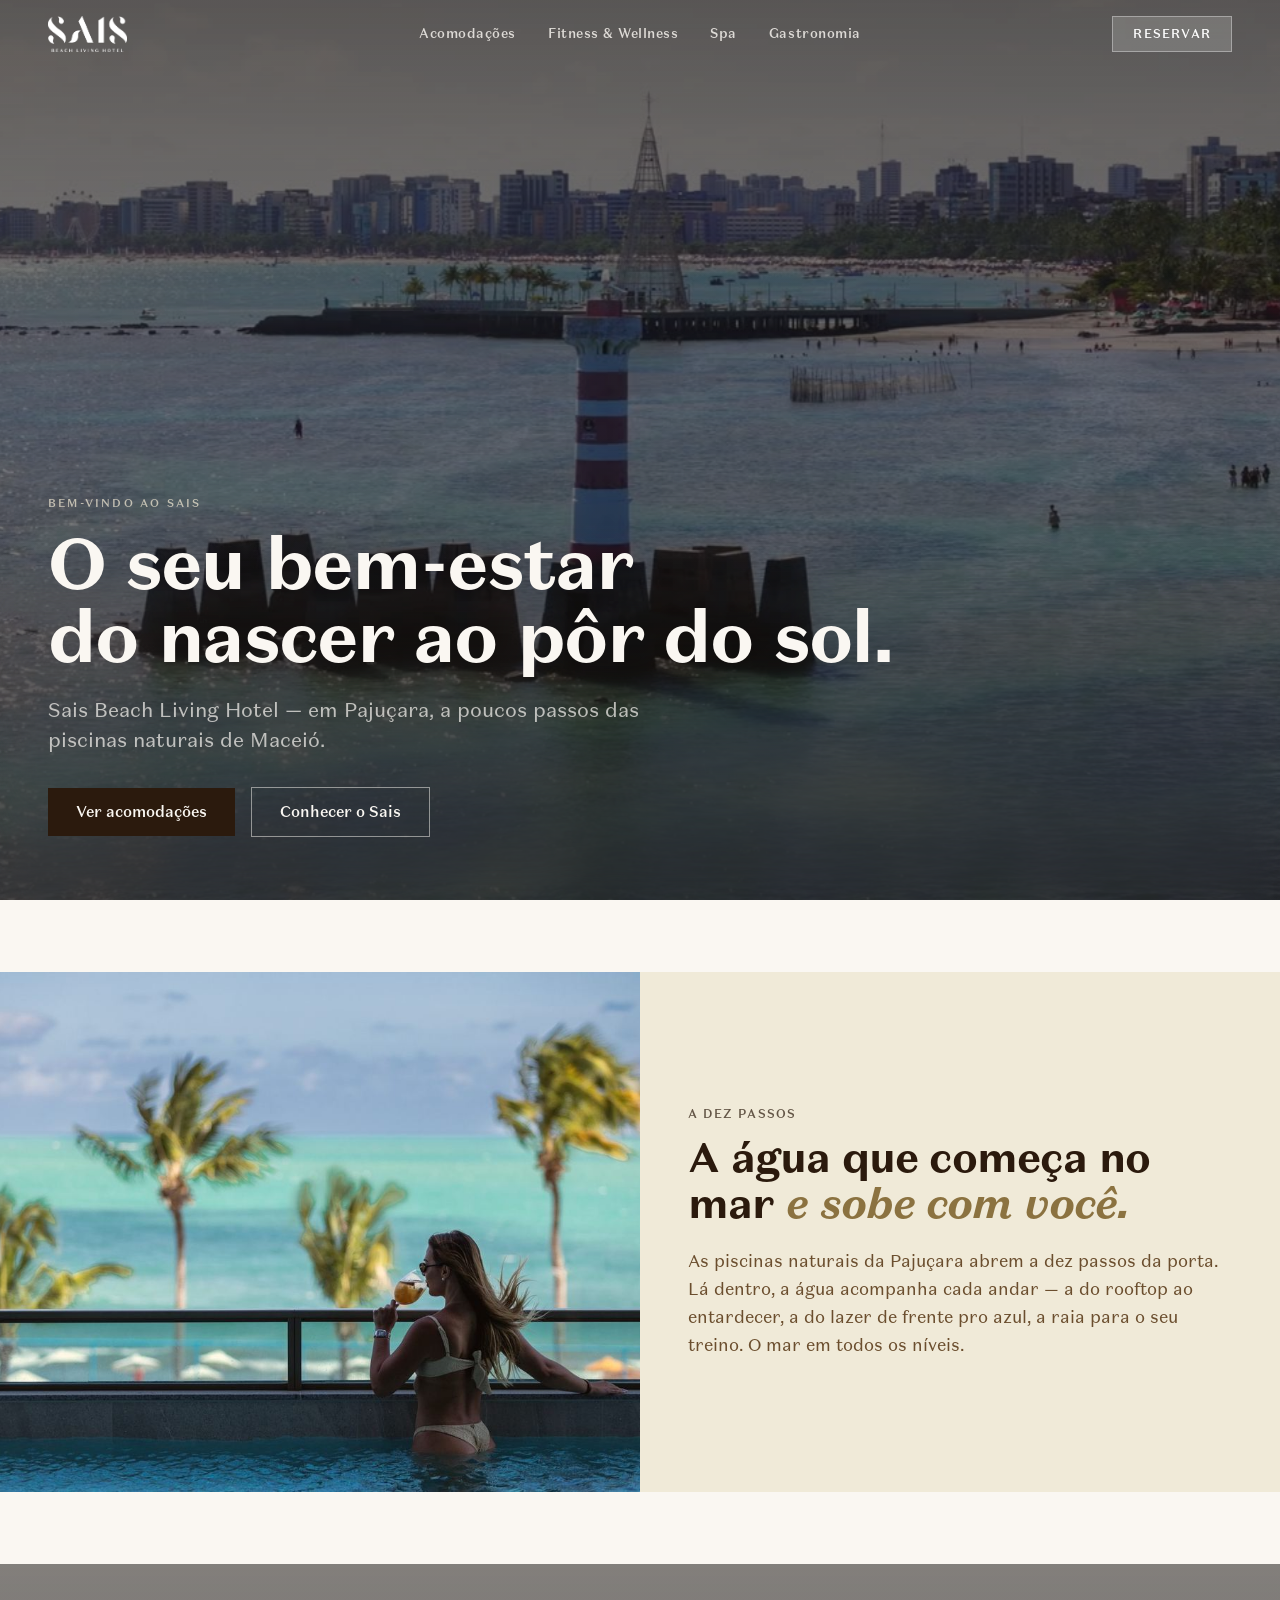
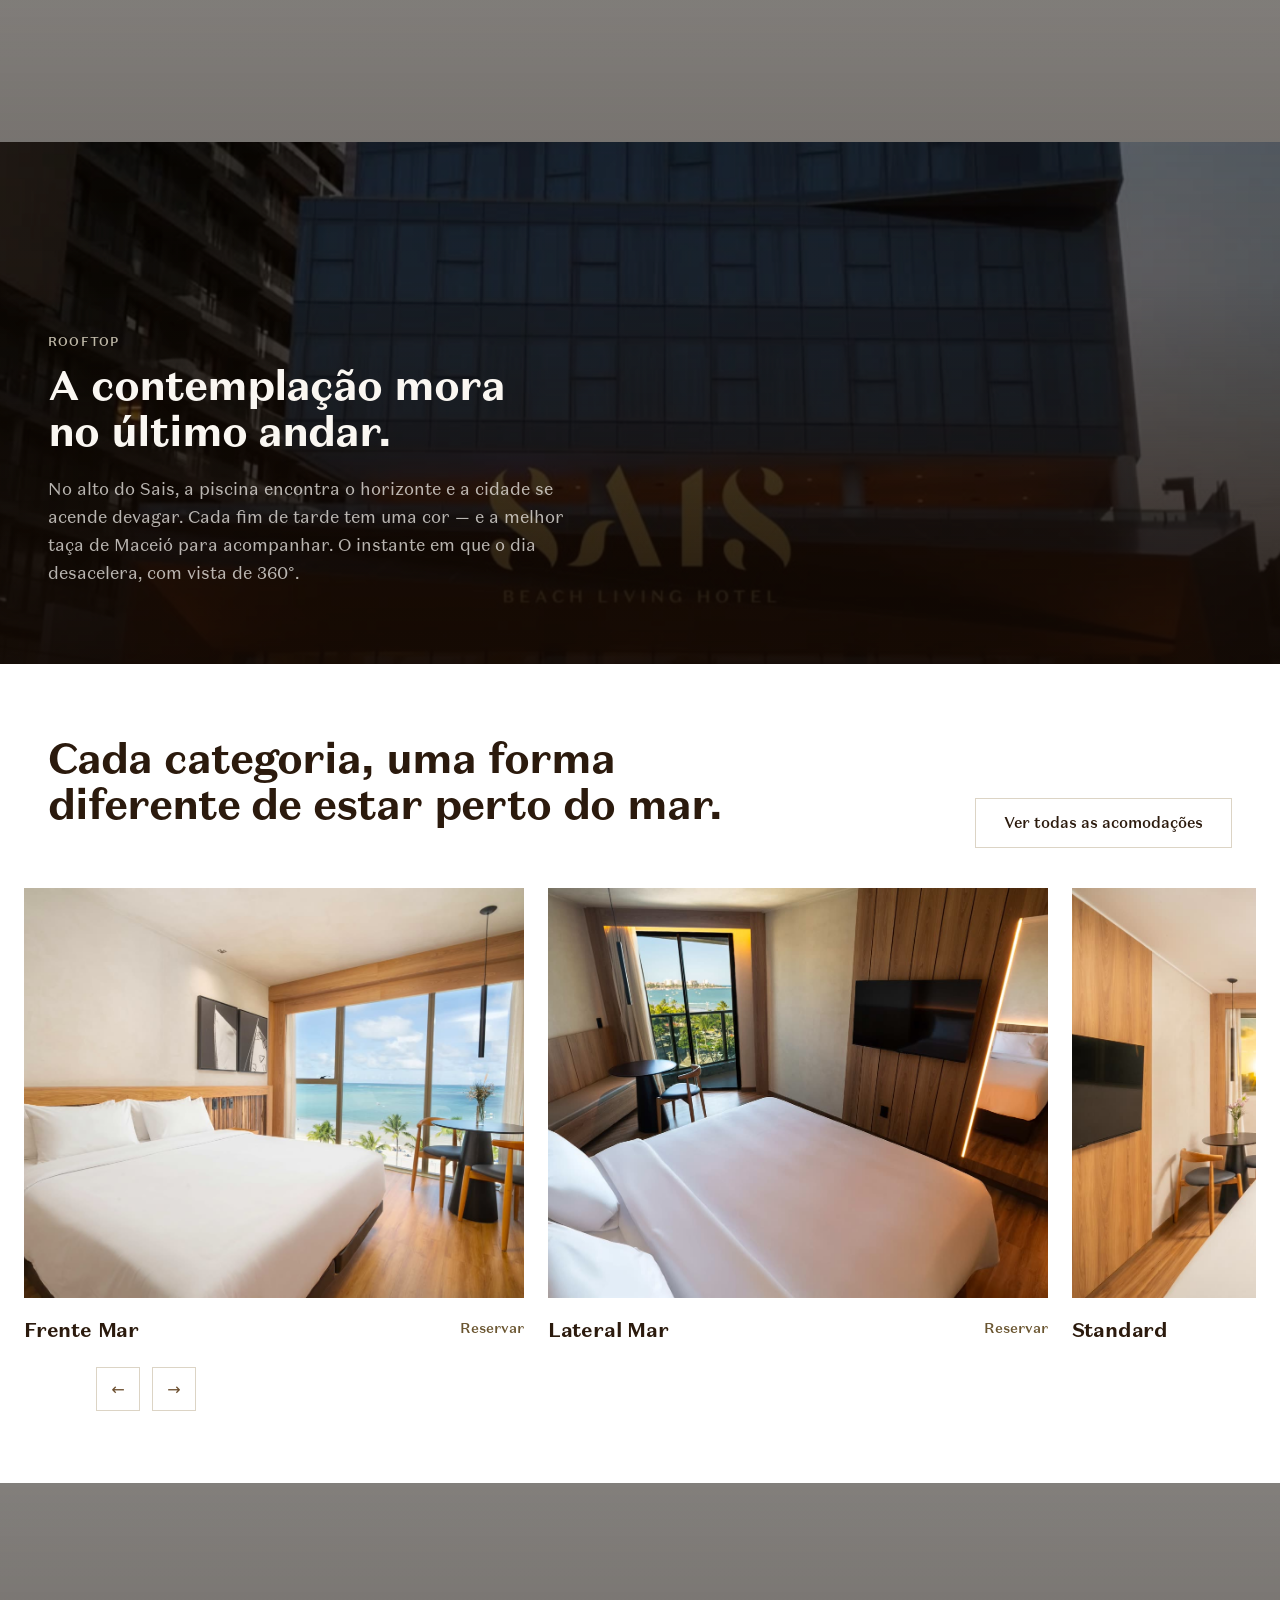
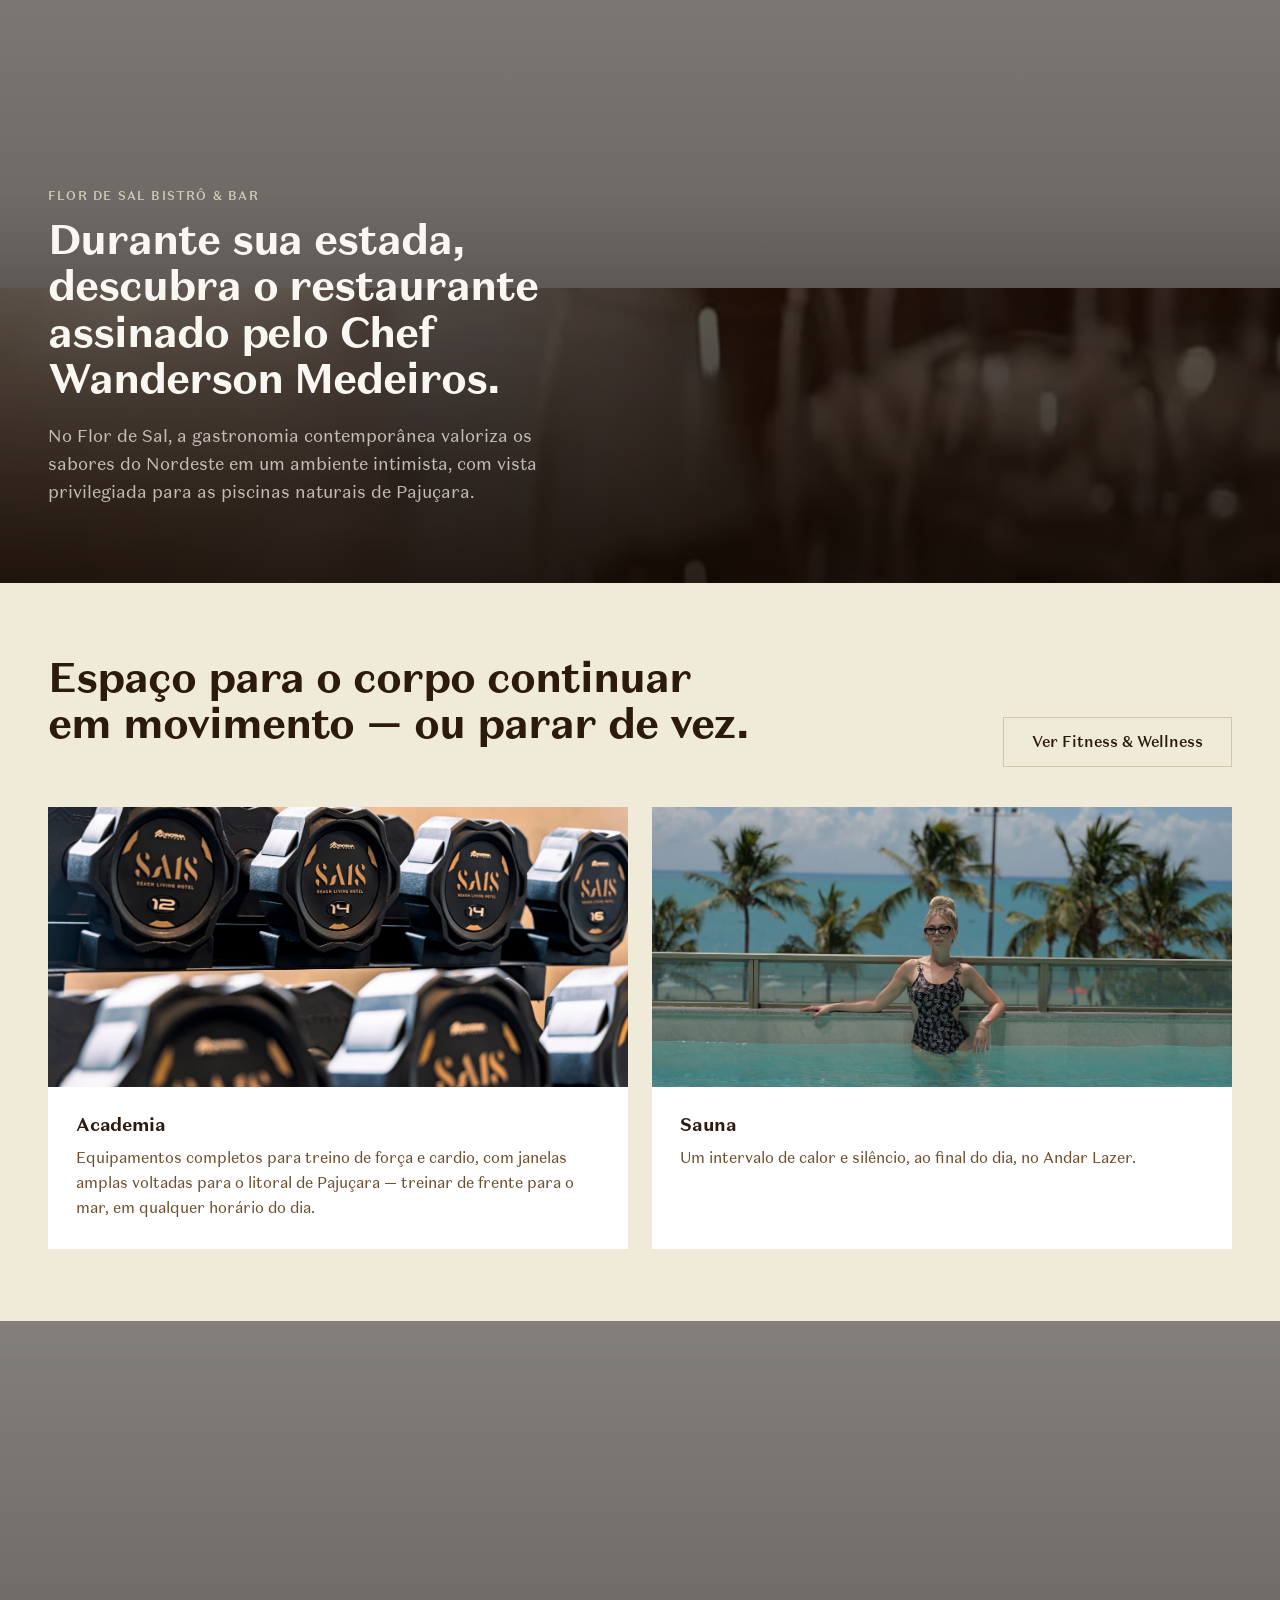
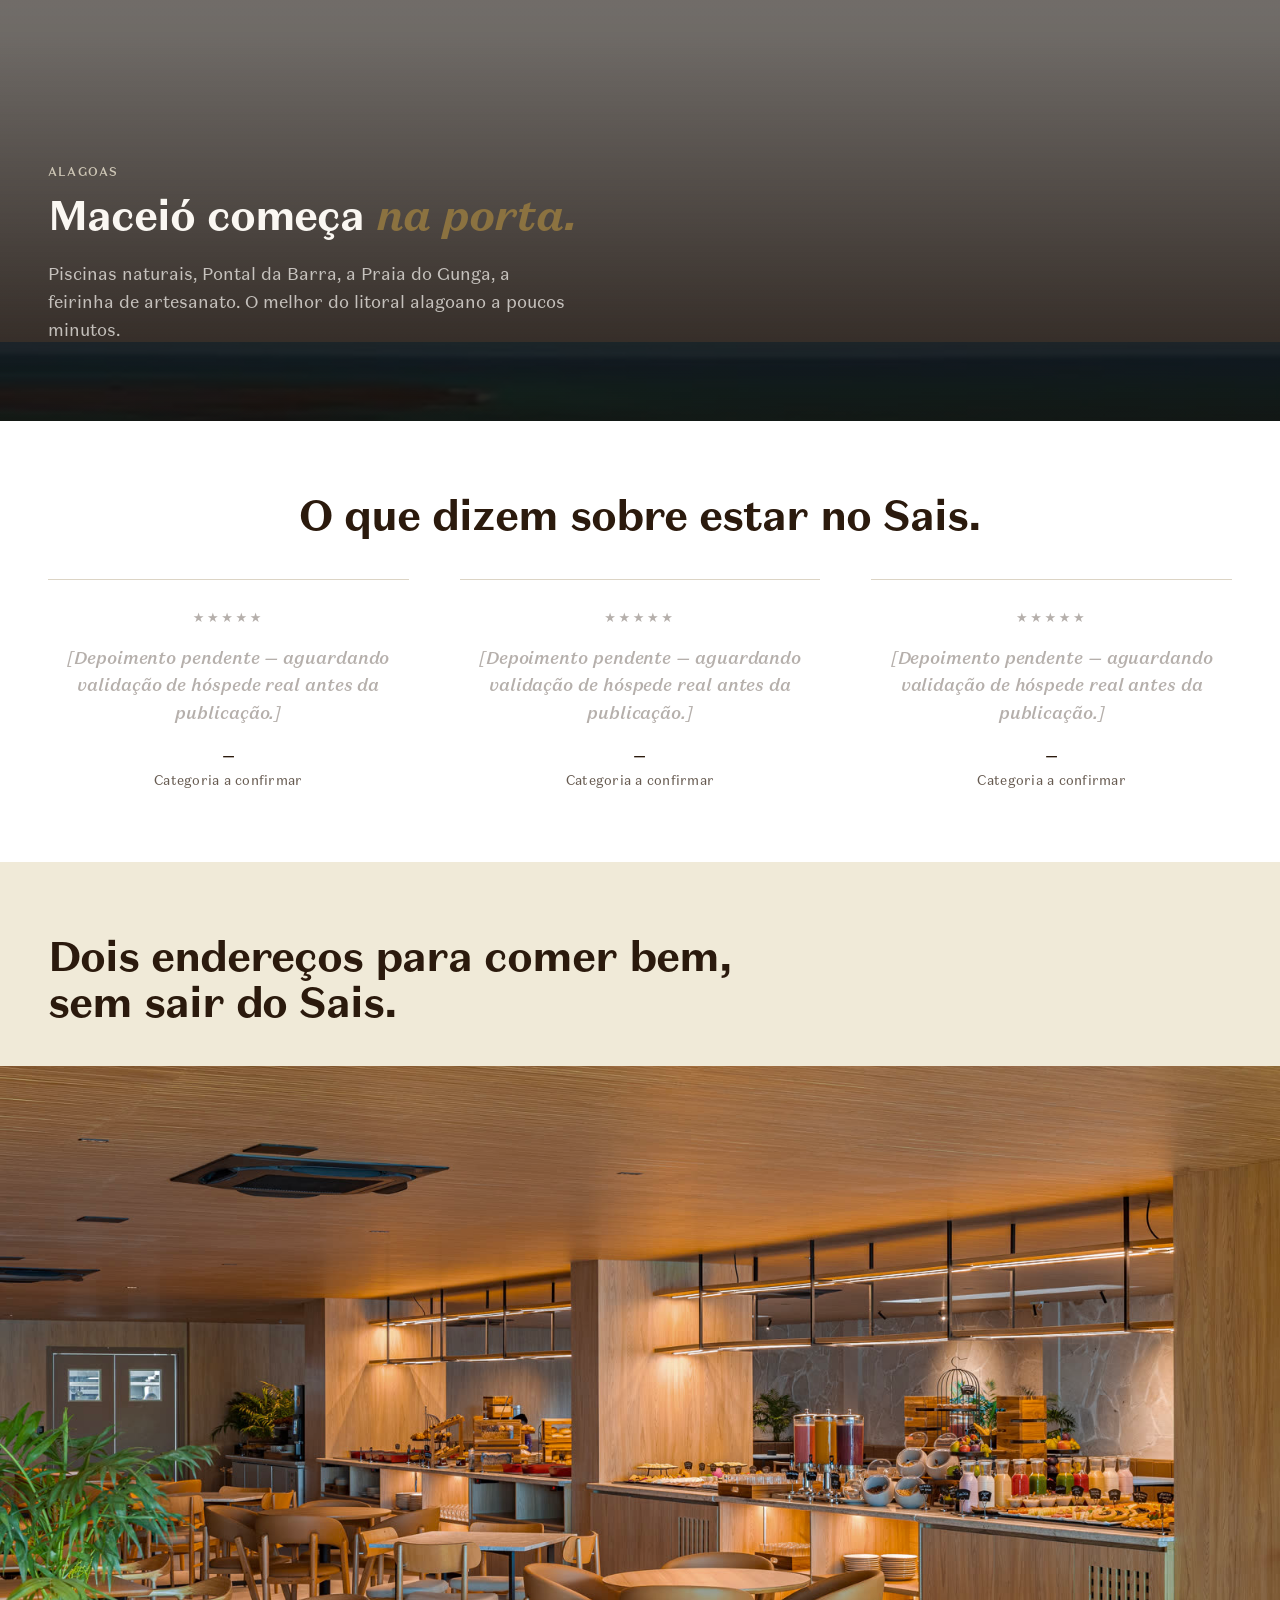
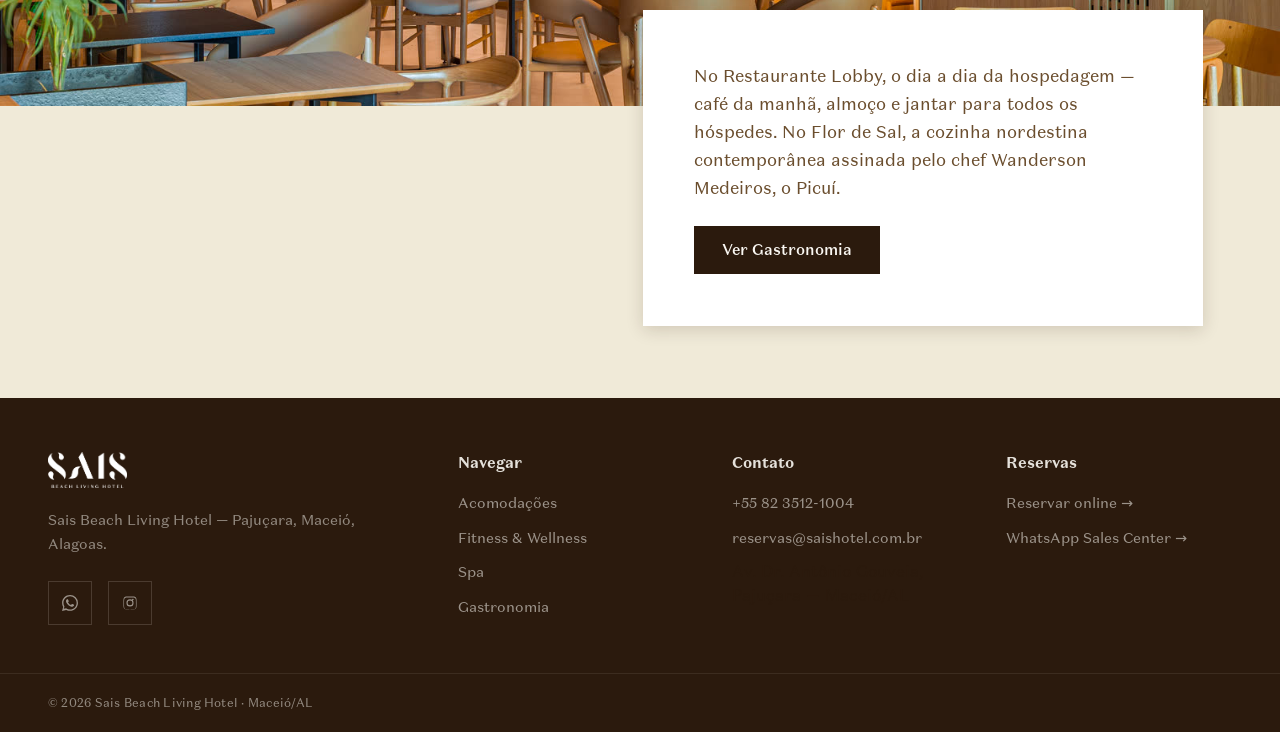
==== commit 95c235f8: "update: novas seções, Lenis, correções de scroll e alinhamento - Seções "A dez passos", Rooftop, Flo" ====
--- a/site/index.html
+++ b/site/index.html
@@ -5,6 +5,7 @@
 <meta name="viewport" content="width=device-width, initial-scale=1.0"/>
 <title>Sais Beach Living Hotel | Pajuçara, Maceió — Frente Mar</title>
 <meta name="description" content="Hospedagem à beira-mar em Pajuçara, Maceió, em frente às piscinas naturais. Rooftop 360°, gastronomia autoral e acomodações com vista mar. Conheça o Sais."/>
+<link rel="stylesheet" href="css/lenis.css"/>
 <link rel="stylesheet" href="css/style.css"/>
 </head>
 <body>
@@ -58,6 +59,20 @@
   </div>
 </section>
 
+<!-- ── A DEZ PASSOS ─────────────────────────────────────── -->
+<section class="section" id="dez-passos">
+  <div class="split">
+    <div class="split__media" data-reveal>
+      <img src="imgs/historia-mar.jpg" alt="Piscina do Sais de frente para o mar da Pajuçara"/>
+    </div>
+    <div class="split__content" data-reveal>
+      <span class="s-eyebrow">A dez passos</span>
+      <h2 class="s-title">A água que começa no mar <em>e sobe com você.</em></h2>
+      <p class="s-text">As piscinas naturais da Pajuçara abrem a dez passos da porta. Lá dentro, a água acompanha cada andar — a do rooftop ao entardecer, a do lazer de frente pro azul, a raia para o seu treino. O mar em todos os níveis.</p>
+    </div>
+  </div>
+</section>
+
 <!-- ── ROOFTOP PANORÂMICO ───────────────────────────────── -->
 <section class="feature-bg" id="rooftop">
   <video class="feature-bg__media" id="rooftopVideo" poster="imgs/rooftop-sunset-poster.jpg" muted loop playsinline preload="none" aria-hidden="true">
@@ -82,7 +97,7 @@
       </div>
     </div>
     <div class="carousel-wrap" data-reveal>
-      <div class="acom-carousel carousel-track" id="acomTrack" role="region" aria-label="Categorias de acomodação" tabindex="0">
+      <div class="acom-carousel carousel-track" id="acomTrack" role="region" aria-label="Categorias de acomodação" tabindex="0" data-lenis-prevent>
         <article class="gcard">
           <div class="gcard__media">
             <img src="imgs/acom-frentemar.jpg" alt="Categoria Frente Mar" loading="lazy"/>
@@ -137,15 +152,15 @@
   </div>
 </section>
 
-<!-- ── FLOR DE SAL — café da manhã Frente Mar ──────────── -->
+<!-- ── FLOR DE SAL BISTRÔ & BAR ─────────────────────────── -->
 <section class="feature-bg" id="flordesal">
-  <img class="feature-bg__media" src="imgs/historia-mar.jpg" alt="Vista mar da Pajuçara ao amanhecer"/>
+  <img class="feature-bg__media" src="imgs/flordesal-ambiente.jpg" alt="Ambiente intimista do Flor de Sal Bistrô & Bar"/>
   <div class="feature-bg__multiply"></div>
   <div class="feature-bg__scrim"></div>
   <div class="feature-bg__inner">
-    <span class="s-eyebrow" data-reveal>Flor de Sal</span>
-    <h2 class="s-title" data-reveal>O café da manhã reservado a quem já acorda de frente para o mar.</h2>
-    <p class="s-text" data-reveal>No Flor de Sal, a manhã é servida com calma — pão quente, café coado e a vista da Pajuçara emoldurando a mesa. Uma exclusividade da categoria Frente Mar, mediante agendamento com o concierge. Ao longo do dia, o Flor de Sal segue aberto para almoço e jantar, com a cozinha nordestina contemporânea assinada pelo chef Wanderson Medeiros, o Picuí.</p>
+    <span class="s-eyebrow" data-reveal>Flor de Sal Bistrô &amp; Bar</span>
+    <h2 class="s-title" data-reveal>Durante sua estada, descubra o restaurante assinado pelo Chef Wanderson Medeiros.</h2>
+    <p class="s-text" data-reveal>No Flor de Sal, a gastronomia contemporânea valoriza os sabores do Nordeste em um ambiente intimista, com vista privilegiada para as piscinas naturais de Pajuçara.</p>
   </div>
 </section>
 
@@ -158,8 +173,8 @@
         <a class="btn btn--outline" href="fitness-wellness.html">Ver Fitness &amp; Wellness</a>
       </div>
     </div>
-    <div class="cards-grid cards-grid--2" data-reveal>
-      <article class="fit-item">
+    <div class="cards-grid cards-grid--2">
+      <article class="fit-item" data-reveal>
         <div class="fit-item__media">
           <img src="imgs/fit-academia.jpg" alt="Academia do Sais — Andar Lazer" loading="lazy"/>
         </div>
@@ -168,7 +183,7 @@
           <p class="fit-item__desc">Equipamentos completos para treino de força e cardio, com janelas amplas voltadas para o litoral de Pajuçara — treinar de frente para o mar, em qualquer horário do dia.</p>
         </div>
       </article>
-      <article class="fit-item">
+      <article class="fit-item" data-reveal>
         <div class="fit-item__media">
           <img src="imgs/fit-sauna-placeholder.jpg" alt="Sauna — Andar Lazer" loading="lazy"/>
         </div>
@@ -181,24 +196,36 @@
   </div>
 </section>
 
+<!-- ── MACEIÓ / ALAGOAS ─────────────────────────────────── -->
+<section class="feature-bg" id="alagoas">
+  <img class="feature-bg__media" src="imgs/alagoas.jpg" alt="Piscinas naturais da Pajuçara, Maceió"/>
+  <div class="feature-bg__multiply"></div>
+  <div class="feature-bg__scrim"></div>
+  <div class="feature-bg__inner">
+    <span class="s-eyebrow" data-reveal>Alagoas</span>
+    <h2 class="s-title" data-reveal>Maceió começa <em>na porta.</em></h2>
+    <p class="s-text" data-reveal>Piscinas naturais, Pontal da Barra, a Praia do Gunga, a feirinha de artesanato. O melhor do litoral alagoano a poucos minutos.</p>
+  </div>
+</section>
+
 <!-- ── 05 DEPOIMENTOS ──────────────────────────────────── -->
 <section class="section section--white" id="depoimentos">
   <div class="container">
     <div class="section-head">
       <h2 class="s-title" data-reveal>O que dizem sobre estar no Sais.</h2>
     </div>
-    <div class="testi-grid" data-reveal>
-      <article class="testi-card testi-card--pending">
+    <div class="testi-grid">
+      <article class="testi-card testi-card--pending" data-reveal>
         <span class="testi-card__stars" aria-hidden="true">★★★★★</span>
         <p class="testi-card__quote">[Depoimento pendente — aguardando validação de hóspede real antes da publicação.]</p>
         <p class="testi-card__meta"><b>—</b>Categoria a confirmar</p>
       </article>
-      <article class="testi-card testi-card--pending">
+      <article class="testi-card testi-card--pending" data-reveal>
         <span class="testi-card__stars" aria-hidden="true">★★★★★</span>
         <p class="testi-card__quote">[Depoimento pendente — aguardando validação de hóspede real antes da publicação.]</p>
         <p class="testi-card__meta"><b>—</b>Categoria a confirmar</p>
       </article>
-      <article class="testi-card testi-card--pending">
+      <article class="testi-card testi-card--pending" data-reveal>
         <span class="testi-card__stars" aria-hidden="true">★★★★★</span>
         <p class="testi-card__quote">[Depoimento pendente — aguardando validação de hóspede real antes da publicação.]</p>
         <p class="testi-card__meta"><b>—</b>Categoria a confirmar</p>
@@ -210,11 +237,11 @@
 <!-- ── 06 GASTRONOMIA (preview) ────────────────────────── -->
 <section class="section section--alt" id="gastronomia">
   <div class="container" style="margin-bottom:2.5rem">
-    <h2 class="s-title" data-reveal>Dois endereços para comer bem, sem sair do Sais.</h2>
+    <h2 class="s-title" data-reveal>Dois endereços para comer bem,<br>sem sair do Sais.</h2>
   </div>
   <div class="dining">
     <div class="dining__media" data-reveal>
-      <img src="imgs/gastro-flordesal.jpg" alt="Gastronomia autoral do Flor de Sal"/>
+      <img src="imgs/gastro-cafedamanha.jpg" alt="Café da manhã no Sais Beach Living Hotel"/>
     </div>
     <div class="dining__card" data-reveal>
       <p class="s-text" style="max-width:none">No Restaurante Lobby, o dia a dia da hospedagem — café da manhã, almoço e jantar para todos os hóspedes. No Flor de Sal, a cozinha nordestina contemporânea assinada pelo chef Wanderson Medeiros, o Picuí.</p>
@@ -270,6 +297,7 @@
 
 </main>
 
+<script src="js/vendor/lenis.min.js"></script>
 <script src="js/main.js"></script>
 </body>
 </html>
--- a/site/css/lenis.css
+++ b/site/css/lenis.css
@@ -0,0 +1 @@
+html.lenis,html.lenis body{height:auto}.lenis.lenis-smooth{scroll-behavior:auto!important}.lenis.lenis-smooth [data-lenis-prevent]{overscroll-behavior:contain}.lenis.lenis-stopped{overflow:hidden}.lenis.lenis-smooth iframe{pointer-events:none}
--- a/site/css/style.css
+++ b/site/css/style.css
@@ -168,7 +168,7 @@
 .hero-inner{
   position:relative;z-index:1;height:100%;
   display:flex;flex-direction:column;justify-content:flex-end;
-  padding:0 clamp(1.5rem,5vw,4rem) clamp(3rem,7vh,5rem);
+  padding:0 clamp(1.5rem,4vw,3rem) clamp(3rem,7vh,5rem);
 }
 .eyebrow-hero{
   font-size:0.6875rem;letter-spacing:0.2em;text-transform:uppercase;
@@ -201,6 +201,7 @@
 }
 .feature-bg__media{
   position:absolute;inset:0;width:100%;height:100%;object-fit:cover;object-position:center;
+  will-change:transform;
 }
 .feature-bg__multiply{position:absolute;inset:0;background:#000;mix-blend-mode:multiply;opacity:.4}
 .feature-bg__scrim{
@@ -209,7 +210,7 @@
 }
 .feature-bg__inner{
   position:relative;z-index:1;max-width:640px;
-  padding:clamp(3rem,6vw,5rem) clamp(1.5rem,5vw,4rem);
+  padding:clamp(3rem,6vw,5rem) clamp(1.5rem,4vw,3rem);
 }
 .feature-bg .s-eyebrow{color:rgba(235,227,207,.8)}
 .feature-bg .s-title{color:#FAF7F2}
@@ -231,7 +232,7 @@
 .btn--wa:hover{background:#1EBF5A}
 
 /* ── LAYOUT HELPERS ─────────────────────────────────── */
-.container{max-width:var(--container);margin:0 auto;padding:0 clamp(1.5rem,4vw,3rem)}
+.container{width:100%;margin:0;padding:0 clamp(1.5rem,4vw,3rem)}
 .section{padding:clamp(4rem,8vh,7rem) 0}
 .section--alt{background:var(--bg-alt)}
 .section--white{background:#FFFFFF}
@@ -245,7 +246,7 @@
   color:var(--text);line-height:1.1;letter-spacing:-0.025em;margin-bottom:1.25rem;
   text-wrap:balance;
 }
-.s-title em{font-style:normal;color:var(--gold)}
+.s-title em{font-style:italic;color:var(--gold)}
 .s-text{
   font-size:clamp(.9375rem,1.5vw,1.0625rem);color:var(--text-mid);line-height:1.65;
   font-weight:400;max-width:52ch;
@@ -263,6 +264,7 @@
   display:grid;grid-template-columns:1fr auto;gap:2rem;align-items:end;
   margin-bottom:2.5rem;
 }
+#depoimentos .section-head{display:block;text-align:center}
 .section-head .s-text{max-width:44ch}
 
 /* ── SPLIT SECTION ──────────────────────────────────── */
@@ -271,7 +273,7 @@
 .split--reverse>*{direction:ltr}
 .split__media{overflow:hidden;min-height:440px;position:relative}
 .split__media img{width:100%;height:100%;object-fit:cover;position:absolute;inset:0}
-.split__content{display:flex;flex-direction:column;justify-content:center;padding:clamp(3rem,6vw,5rem) clamp(2rem,5vw,4.5rem);background:var(--bg-alt)}
+.split__content{display:flex;flex-direction:column;justify-content:center;padding:clamp(3rem,6vw,5rem) clamp(1.5rem,4vw,3rem);background:var(--bg-alt)}
 
 /* ── CARDS GRID (genérico) ───────────────────────────── */
 .cards-grid{display:grid;grid-template-columns:repeat(3,1fr);gap:1.5rem}
@@ -281,7 +283,8 @@
 .carousel-wrap{position:relative}
 .acom-carousel{
   display:flex;gap:1.5rem;
-  overflow-x:auto;scroll-snap-type:x mandatory;scroll-behavior:smooth;-webkit-overflow-scrolling:touch;
+  overflow-x:auto;overflow-y:hidden;scroll-snap-type:x mandatory;scroll-behavior:smooth;-webkit-overflow-scrolling:touch;
+  overscroll-behavior:contain;
   scrollbar-width:none;cursor:grab;
   margin:0 clamp(-1.5rem,-4vw,-3rem);padding:0 clamp(1.5rem,4vw,3rem);
 }
@@ -385,7 +388,7 @@
     transition-duration:.01ms!important;scroll-behavior:auto!important;
   }
   html{scroll-behavior:auto}
-  .hero-img{transform:none!important}
+  .hero-img,.feature-bg__media{transform:none!important}
 }
 
 /* ── RESPONSIVE ─────────────────────────────────────── */
@@ -407,7 +410,7 @@
   /* Acomodações: carrossel vira lista vertical (mesma faixa em que o nav vira hambúrguer) */
   .acom-carousel{
     flex-direction:column;
-    overflow-x:visible;scroll-snap-type:none;
+    overflow-x:visible;overflow-y:visible;scroll-snap-type:none;
     cursor:auto;
     margin:0;padding:0;
   }
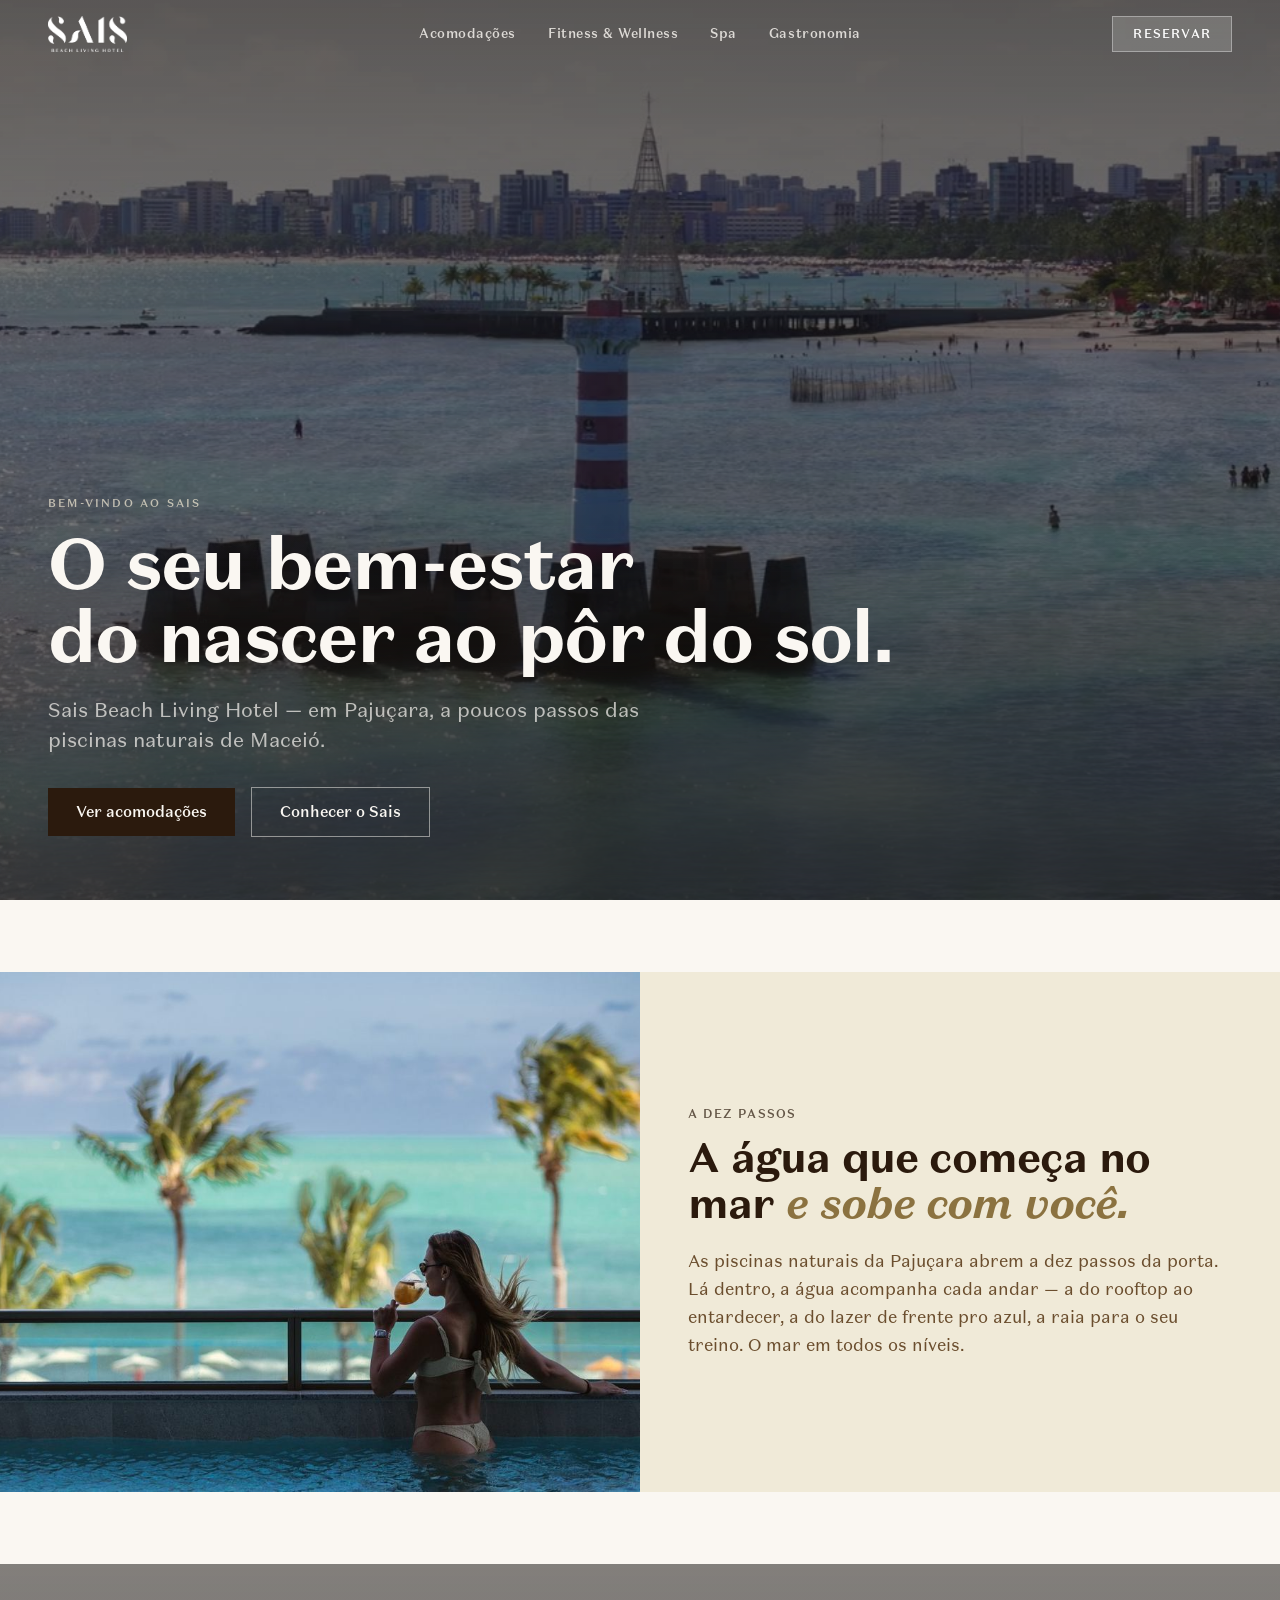
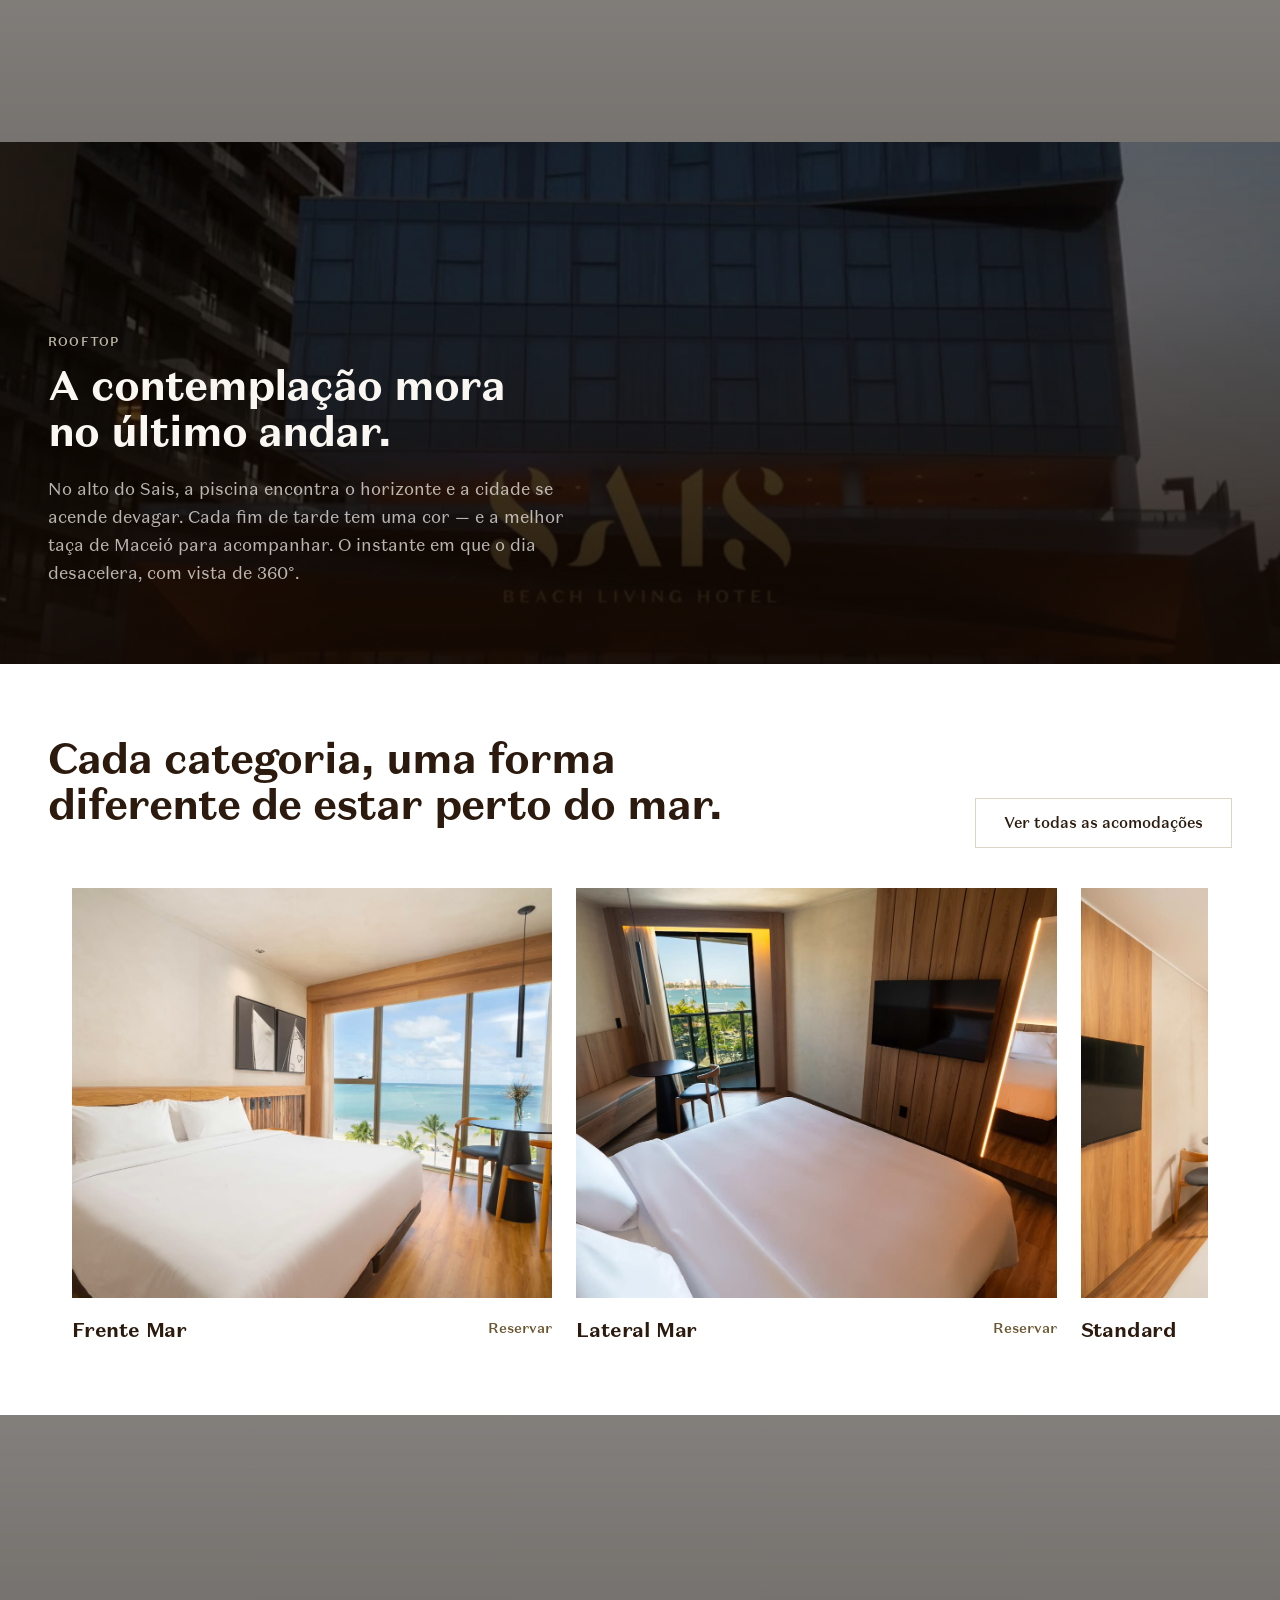
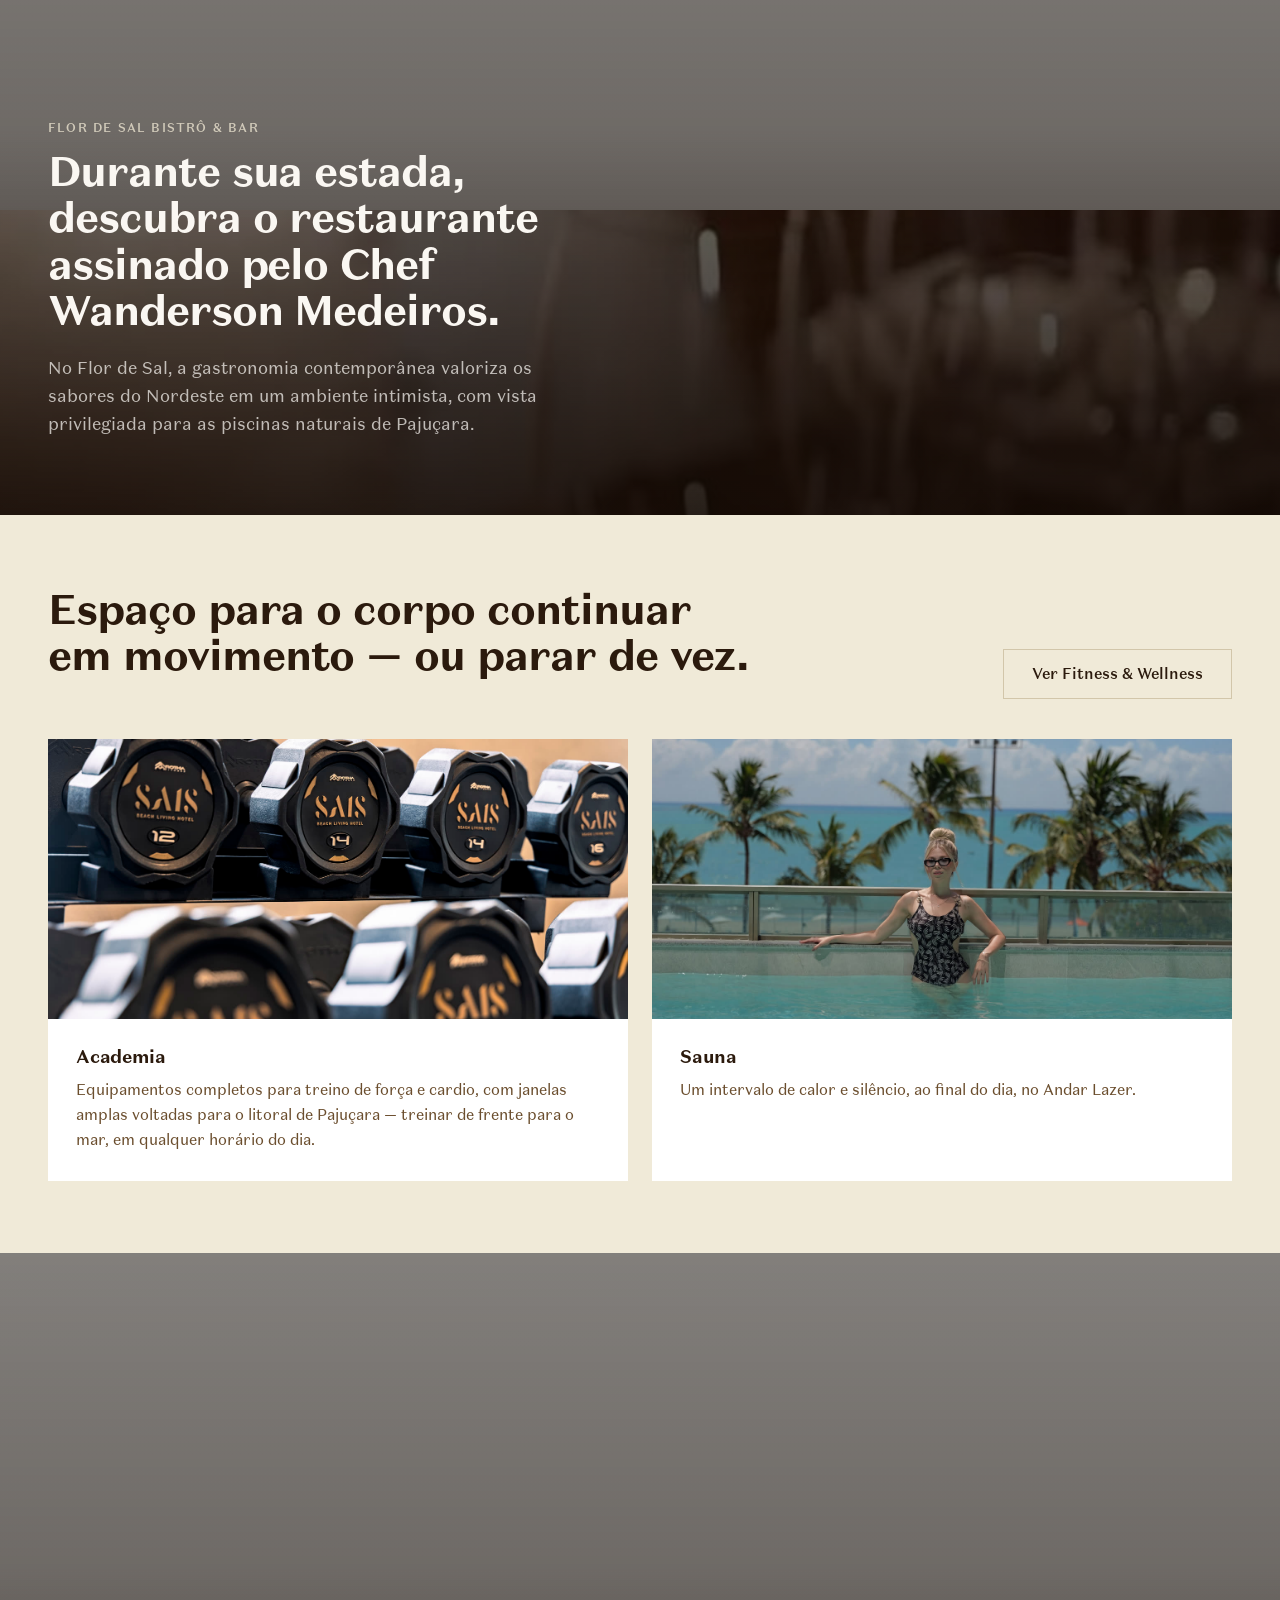
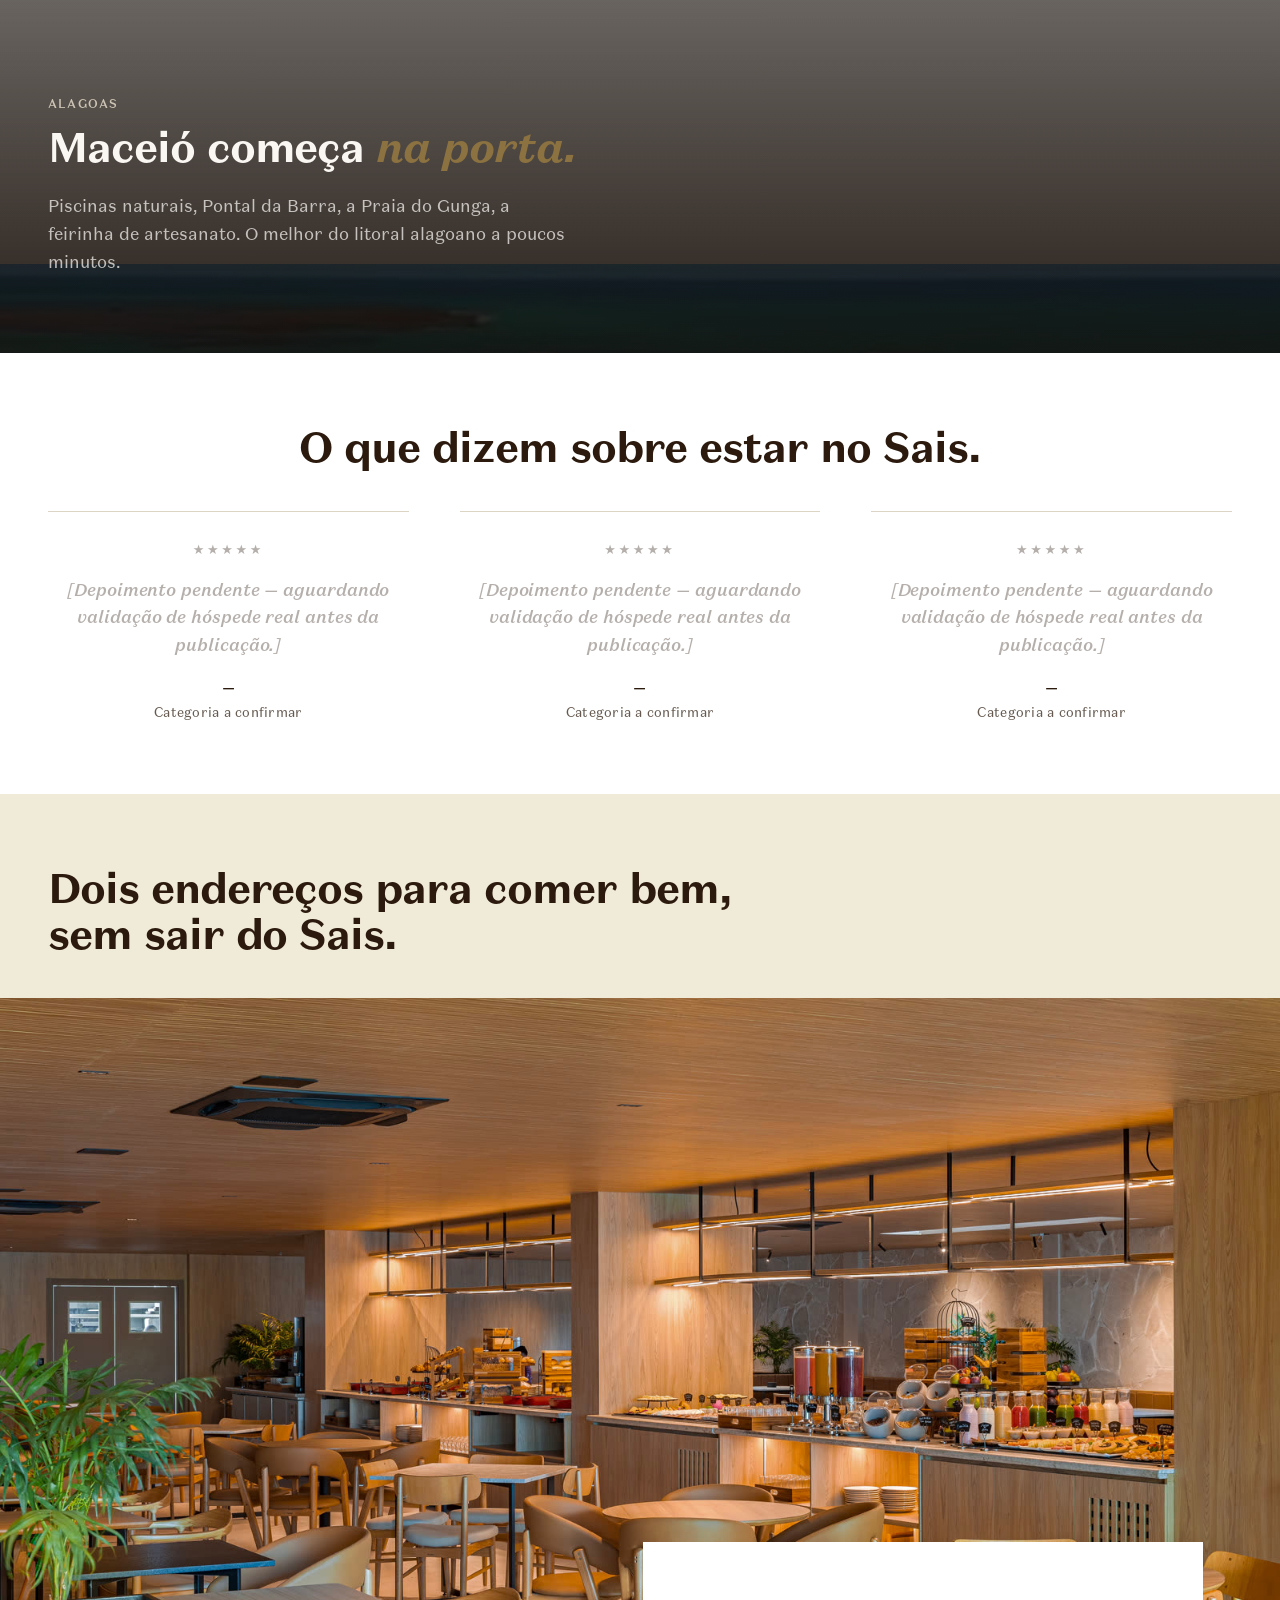
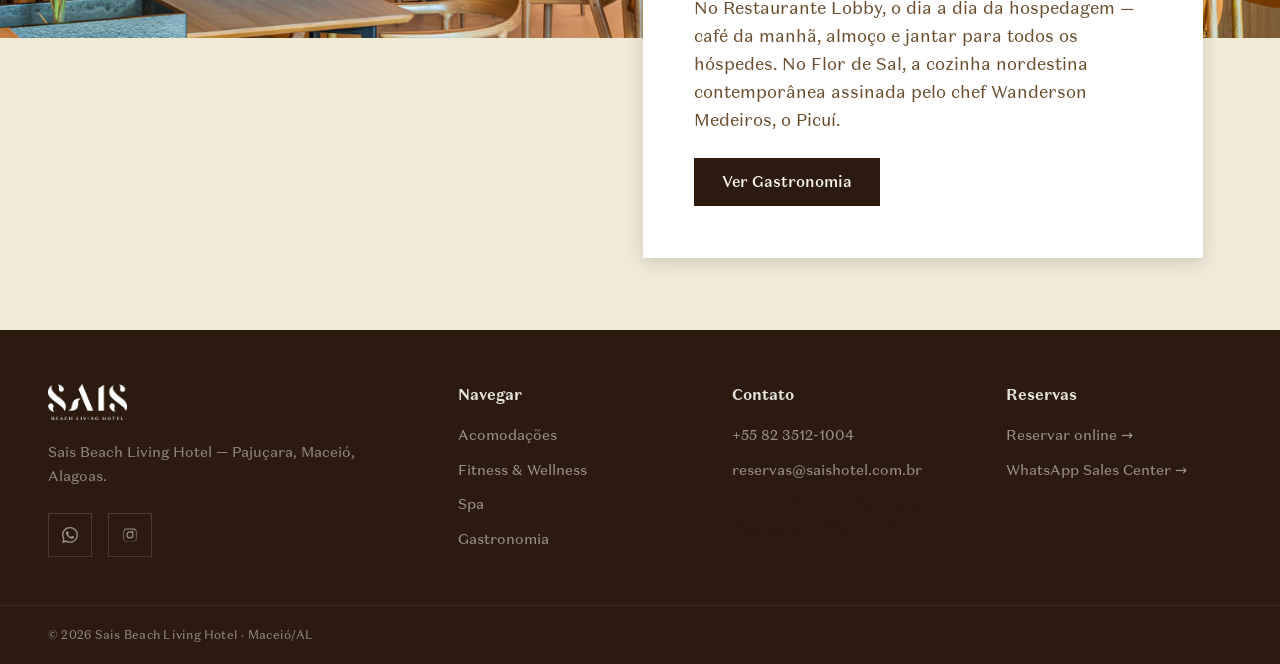
==== commit 2f0d8ae5: "diag: migra carrossel de acomodações para Splide.js (wheel/drag desativados p/ diagnóstico) Substitu" ====
--- a/site/index.html
+++ b/site/index.html
@@ -6,6 +6,7 @@
 <title>Sais Beach Living Hotel | Pajuçara, Maceió — Frente Mar</title>
 <meta name="description" content="Hospedagem à beira-mar em Pajuçara, Maceió, em frente às piscinas naturais. Rooftop 360°, gastronomia autoral e acomodações com vista mar. Conheça o Sais."/>
 <link rel="stylesheet" href="css/lenis.css"/>
+<link rel="stylesheet" href="css/splide-core.min.css"/>
 <link rel="stylesheet" href="css/style.css"/>
 </head>
 <body>
@@ -96,57 +97,65 @@
         <a class="btn btn--outline" href="acomodacoes.html">Ver todas as acomodações</a>
       </div>
     </div>
-    <div class="carousel-wrap" data-reveal>
-      <div class="acom-carousel carousel-track" id="acomTrack" role="region" aria-label="Categorias de acomodação" tabindex="0" data-lenis-prevent>
-        <article class="gcard">
-          <div class="gcard__media">
-            <img src="imgs/acom-frentemar.jpg" alt="Categoria Frente Mar" loading="lazy"/>
-          </div>
-          <div class="gcard__body">
-            <h3 class="gcard__name">Frente Mar</h3>
-            <a class="gcard__cta" href="https://reservas.saishotel.com.br" target="_blank" rel="noopener">Reservar</a>
-          </div>
-        </article>
-        <article class="gcard">
-          <div class="gcard__media">
-            <img src="imgs/acom-lateralmar.jpg" alt="Categoria Lateral Mar" loading="lazy"/>
-          </div>
-          <div class="gcard__body">
-            <h3 class="gcard__name">Lateral Mar</h3>
-            <a class="gcard__cta" href="https://reservas.saishotel.com.br" target="_blank" rel="noopener">Reservar</a>
-          </div>
-        </article>
-        <article class="gcard">
-          <div class="gcard__media">
-            <img src="imgs/acom-standard.jpg" alt="Categoria Standard" loading="lazy"/>
-          </div>
-          <div class="gcard__body">
-            <h3 class="gcard__name">Standard</h3>
-            <a class="gcard__cta" href="https://reservas.saishotel.com.br" target="_blank" rel="noopener">Reservar</a>
-          </div>
-        </article>
-        <article class="gcard">
-          <div class="gcard__media">
-            <img src="imgs/acom-superior.jpg" alt="Categoria Superior" loading="lazy"/>
-          </div>
-          <div class="gcard__body">
-            <h3 class="gcard__name">Superior</h3>
-            <a class="gcard__cta" href="https://reservas.saishotel.com.br" target="_blank" rel="noopener">Reservar</a>
-          </div>
-        </article>
-        <article class="gcard">
-          <div class="gcard__media">
-            <img src="imgs/acom-doublequeen.jpg" alt="Categoria Double Queen" loading="lazy"/>
-          </div>
-          <div class="gcard__body">
-            <h3 class="gcard__name">Double Queen</h3>
-            <a class="gcard__cta" href="https://reservas.saishotel.com.br" target="_blank" rel="noopener">Reservar</a>
-          </div>
-        </article>
-      </div>
-      <div class="carousel-nav">
-        <button class="carousel-btn" data-track="acomTrack" data-dir="-1" aria-label="Categoria anterior">←</button>
-        <button class="carousel-btn" data-track="acomTrack" data-dir="1" aria-label="Próxima categoria">→</button>
+    <div class="splide acom-splide" id="acomSplide" aria-label="Categorias de acomodação" data-lenis-prevent>
+      <div class="splide__track">
+        <ul class="splide__list">
+          <li class="splide__slide">
+            <article class="gcard">
+              <div class="gcard__media">
+                <img src="imgs/acom-frentemar.jpg" alt="Categoria Frente Mar" loading="lazy"/>
+              </div>
+              <div class="gcard__body">
+                <h3 class="gcard__name">Frente Mar</h3>
+                <a class="gcard__cta" href="https://reservas.saishotel.com.br" target="_blank" rel="noopener">Reservar</a>
+              </div>
+            </article>
+          </li>
+          <li class="splide__slide">
+            <article class="gcard">
+              <div class="gcard__media">
+                <img src="imgs/acom-lateralmar.jpg" alt="Categoria Lateral Mar" loading="lazy"/>
+              </div>
+              <div class="gcard__body">
+                <h3 class="gcard__name">Lateral Mar</h3>
+                <a class="gcard__cta" href="https://reservas.saishotel.com.br" target="_blank" rel="noopener">Reservar</a>
+              </div>
+            </article>
+          </li>
+          <li class="splide__slide">
+            <article class="gcard">
+              <div class="gcard__media">
+                <img src="imgs/acom-standard.jpg" alt="Categoria Standard" loading="lazy"/>
+              </div>
+              <div class="gcard__body">
+                <h3 class="gcard__name">Standard</h3>
+                <a class="gcard__cta" href="https://reservas.saishotel.com.br" target="_blank" rel="noopener">Reservar</a>
+              </div>
+            </article>
+          </li>
+          <li class="splide__slide">
+            <article class="gcard">
+              <div class="gcard__media">
+                <img src="imgs/acom-superior.jpg" alt="Categoria Superior" loading="lazy"/>
+              </div>
+              <div class="gcard__body">
+                <h3 class="gcard__name">Superior</h3>
+                <a class="gcard__cta" href="https://reservas.saishotel.com.br" target="_blank" rel="noopener">Reservar</a>
+              </div>
+            </article>
+          </li>
+          <li class="splide__slide">
+            <article class="gcard">
+              <div class="gcard__media">
+                <img src="imgs/acom-doublequeen.jpg" alt="Categoria Double Queen" loading="lazy"/>
+              </div>
+              <div class="gcard__body">
+                <h3 class="gcard__name">Double Queen</h3>
+                <a class="gcard__cta" href="https://reservas.saishotel.com.br" target="_blank" rel="noopener">Reservar</a>
+              </div>
+            </article>
+          </li>
+        </ul>
       </div>
     </div>
   </div>
@@ -298,6 +307,7 @@
 </main>
 
 <script src="js/vendor/lenis.min.js"></script>
+<script src="js/vendor/splide.min.js"></script>
 <script src="js/main.js"></script>
 </body>
 </html>
--- a/site/css/style.css
+++ b/site/css/style.css
@@ -279,29 +279,14 @@
 .cards-grid{display:grid;grid-template-columns:repeat(3,1fr);gap:1.5rem}
 .cards-grid--2{grid-template-columns:repeat(2,1fr)}
 
-/* ── ACOMODAÇÕES — carrossel, foto em destaque ───────── */
-.carousel-wrap{position:relative}
-.acom-carousel{
-  display:flex;gap:1.5rem;
-  overflow-x:auto;overflow-y:hidden;scroll-snap-type:x mandatory;scroll-behavior:smooth;-webkit-overflow-scrolling:touch;
-  overscroll-behavior:contain;
-  scrollbar-width:none;cursor:grab;
-  margin:0 clamp(-1.5rem,-4vw,-3rem);padding:0 clamp(1.5rem,4vw,3rem);
-}
-.acom-carousel:active{cursor:grabbing}
-.acom-carousel::-webkit-scrollbar{display:none}
-.acom-carousel:focus-visible{outline:2px solid var(--gold);outline-offset:4px}
-.carousel-nav{display:flex;gap:.75rem;margin-top:1.5rem;padding:0 clamp(1.5rem,4vw,3rem)}
-.carousel-btn{
-  width:44px;height:44px;display:flex;align-items:center;justify-content:center;
-  border:1px solid var(--border-md);color:var(--text-mid);font-size:1rem;
-  transition:background var(--tr-fast),color var(--tr-fast),border-color var(--tr-fast);background:var(--bg-card);
-}
-.carousel-btn:hover{background:var(--gold);color:#fff;border-color:var(--gold)}
+/* ── ACOMODAÇÕES — carrossel (Splide.js) ─────────────── */
+.acom-splide{margin:0 clamp(-1.5rem,-4vw,-3rem);padding:0 clamp(1.5rem,4vw,3rem)}
+.acom-splide .splide__track{overflow:hidden}
+.acom-splide .splide__slide{height:auto}
+.acom-splide .splide__slide:focus-visible{outline:2px solid var(--gold);outline-offset:4px}
 .gcard{
-  flex:0 0 clamp(280px,44%,520px);scroll-snap-align:start;flex-shrink:0;
   background:transparent;overflow:hidden;
-  display:flex;flex-direction:column;
+  display:flex;flex-direction:column;height:100%;
 }
 .gcard__media{position:relative;height:clamp(340px,32vw,460px);overflow:hidden;flex-shrink:0}
 .gcard__media img{width:100%;height:100%;object-fit:cover;transition:transform .7s ease}
@@ -406,17 +391,6 @@
   .testi-grid{grid-template-columns:1fr}
   .footer__grid{grid-template-columns:1fr 1fr;gap:2rem}
   .dining__card{margin-top:-2rem;margin-right:0;max-width:none}
-
-  /* Acomodações: carrossel vira lista vertical (mesma faixa em que o nav vira hambúrguer) */
-  .acom-carousel{
-    flex-direction:column;
-    overflow-x:visible;overflow-y:visible;scroll-snap-type:none;
-    cursor:auto;
-    margin:0;padding:0;
-  }
-  .acom-carousel .gcard{flex:none;width:100%}
-  .acom-carousel .gcard__media{height:min(64vw,420px)}
-  .carousel-nav{display:none}
 }
 @media(max-width:600px){
   .hero-h1{font-size:clamp(2.25rem,10vw,3.5rem)}
@@ -429,5 +403,4 @@
   .cards-grid,.cards-grid--2{gap:1.25rem}
   .split__content{padding:2.5rem 1.5rem}
   .split__media,.split{min-height:280px}
-  .acom-carousel .gcard__media{height:64vw}
-}
+}
